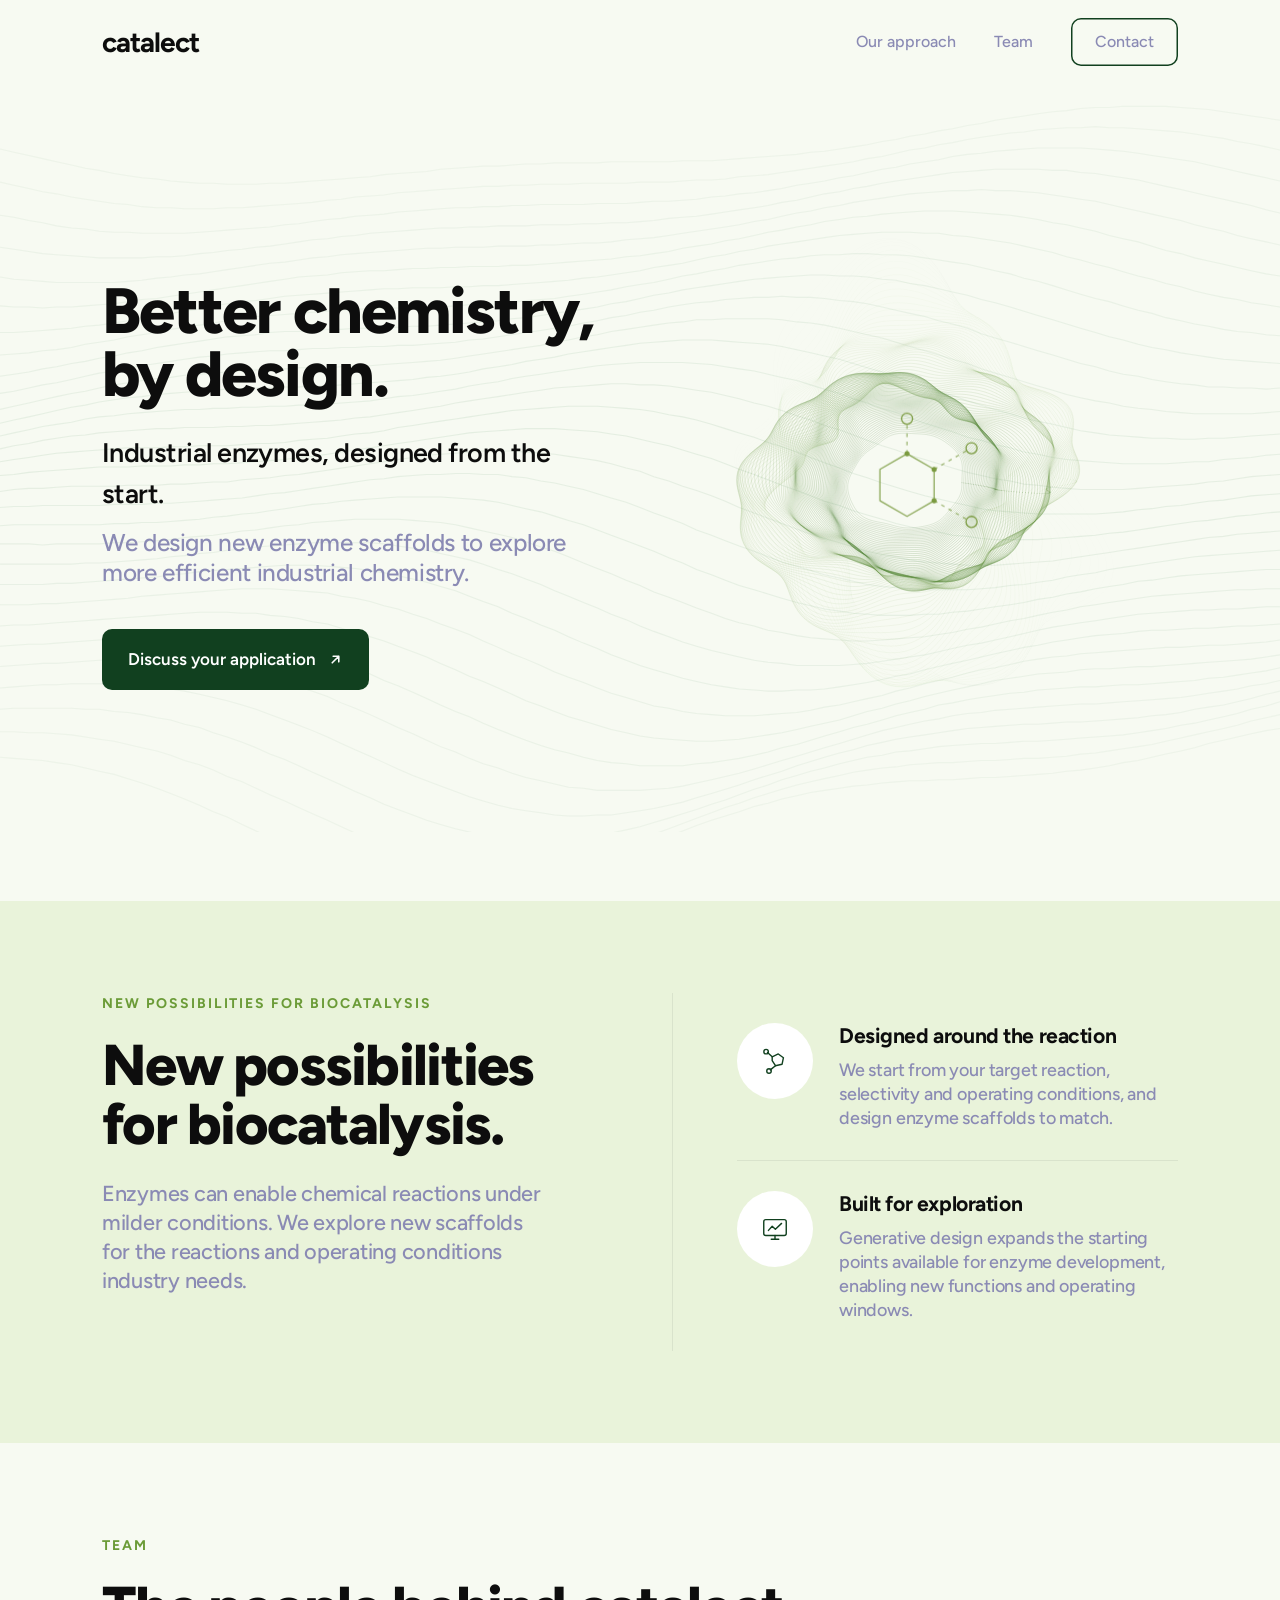
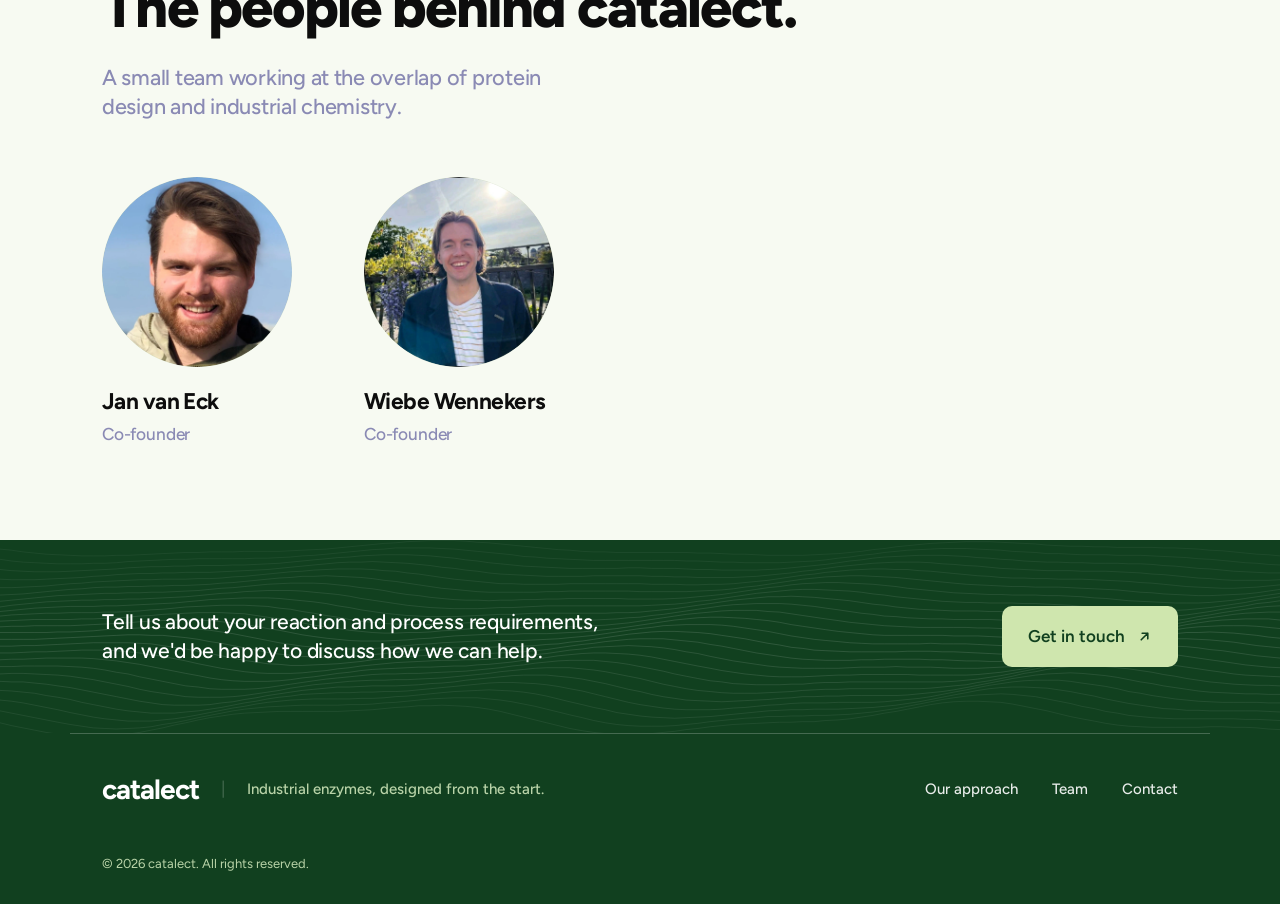
==== index.html @ 14ab3cfc "Build catalect marketing site Static one-pager plus a contact page, no build step:  - Hero with a ge" ====
<!doctype html>
<html lang="en">
<head>
  <meta charset="utf-8">
  <meta name="viewport" content="width=device-width, initial-scale=1">
  <title>catalect — Industrial enzymes, designed from the start</title>
  <meta name="description" content="catalect designs new enzyme scaffolds for industrial biocatalysis — built around your target reaction, selectivity and operating conditions.">
  <link rel="icon" href="assets/img/favicon.svg" type="image/svg+xml">
  <meta property="og:title" content="catalect — Industrial enzymes, designed from the start">
  <meta property="og:description" content="We design new enzyme scaffolds to explore more efficient industrial chemistry.">
  <meta property="og:type" content="website">
  <link rel="preconnect" href="https://fonts.googleapis.com">
  <link rel="preconnect" href="https://fonts.gstatic.com" crossorigin>
  <link href="https://fonts.googleapis.com/css2?family=Figtree:wght@400;500;600;700;800&display=swap" rel="stylesheet">
  <link rel="stylesheet" href="assets/css/site.css">
  <script>document.documentElement.className += " js";</script>
</head>
<body>

  <header class="site-header">
    <div class="container site-header__inner">
      <a class="wordmark" href="index.html">catalect</a>

      <button class="nav-toggle" type="button" aria-expanded="false" aria-label="Toggle navigation">
        <span></span><span></span><span></span>
      </button>

      <nav class="site-nav" aria-label="Primary">
        <a href="#approach">Our approach</a>
        <a href="#team">Team</a>
        <a class="btn btn--outline" href="contact.html">Contact</a>
      </nav>
    </div>
  </header>

  <main>
    <section class="hero">
      <img class="hero__bg" src="assets/img/hero-lines.svg" alt="" aria-hidden="true">

      <div class="container hero__inner">
        <div>
          <h1>Better chemistry,<br>by design.</h1>
          <p class="hero__lead">Industrial enzymes, designed from the start.</p>
          <p class="hero__sub">We design new enzyme scaffolds to explore more efficient industrial chemistry.</p>
          <p class="hero__cta">
            <a class="btn btn--primary" href="contact.html">
              Discuss your application
              <svg width="15" height="15" viewBox="0 0 16 16" fill="none" aria-hidden="true">
                <path d="M4.5 11.5 11.5 4.5M5.5 4.5h6v6" stroke="currentColor" stroke-width="1.7" stroke-linecap="round" stroke-linejoin="round"/>
              </svg>
            </a>
          </p>
        </div>

        <div class="hero__art">
          <canvas data-hero-field role="img" aria-label="Abstract contour field around an enzyme binding pocket"></canvas>
          <svg class="hero__molecule" viewBox="0 0 200 200" fill="none" aria-hidden="true">
            <g stroke="#7a9a3f" stroke-width="1.4" stroke-linejoin="round">
              <path d="M100 66 129.4 83 129.4 117 100 134 70.6 117 70.6 83Z" opacity=".85"/>
              <path d="M100 66V32M129.4 83 166 62M129.4 117 166 138" stroke-dasharray="4 5" opacity=".7"/>
              <circle cx="100" cy="28" r="6"/>
              <circle cx="170" cy="60" r="6"/>
              <circle cx="170" cy="140" r="6"/>
            </g>
            <g fill="#7a9a3f">
              <circle cx="100" cy="66" r="2.8"/>
              <circle cx="129.4" cy="83" r="2.8"/>
              <circle cx="129.4" cy="117" r="2.8"/>
            </g>
          </svg>
        </div>
      </div>
    </section>

    <section class="section section--tint" id="approach">
      <div class="container split split--ruled">
        <div class="reveal">
          <p class="eyebrow">New possibilities for biocatalysis</p>
          <h2>New possibilities<br>for biocatalysis.</h2>
          <p class="section__lead">Enzymes can enable chemical reactions under milder conditions. We explore new scaffolds for the reactions and operating conditions industry needs.</p>
        </div>

        <ul class="feature-list">
          <li class="feature reveal">
            <span class="feature__icon">
              <svg width="30" height="30" viewBox="0 0 32 32" fill="none" aria-hidden="true">
                <path d="M13 11.5 19.5 8.5 25 12.5 23.5 19.5 16.5 21 13 15.5Z" stroke="#11401f" stroke-width="1.5" stroke-linejoin="round"/>
                <path d="M13 11.5 8 7M16.5 21 11 25.5" stroke="#11401f" stroke-width="1.5" stroke-linecap="round"/>
                <circle cx="6.5" cy="6" r="2.4" stroke="#11401f" stroke-width="1.5"/>
                <circle cx="9.6" cy="26.6" r="2.4" stroke="#11401f" stroke-width="1.5"/>
              </svg>
            </span>
            <div>
              <h3>Designed around the reaction</h3>
              <p>We start from your target reaction, selectivity and operating conditions, and design enzyme scaffolds to match.</p>
            </div>
          </li>

          <li class="feature reveal">
            <span class="feature__icon">
              <svg width="30" height="30" viewBox="0 0 32 32" fill="none" aria-hidden="true">
                <rect x="4" y="6" width="24" height="17" rx="2.2" stroke="#11401f" stroke-width="1.5"/>
                <path d="M12 27h8M16 23v4" stroke="#11401f" stroke-width="1.5" stroke-linecap="round"/>
                <path d="M9 17.5l4-4.5 3.4 3.2L23 10" stroke="#11401f" stroke-width="1.5" stroke-linecap="round" stroke-linejoin="round"/>
              </svg>
            </span>
            <div>
              <h3>Built for exploration</h3>
              <p>Generative design expands the starting points available for enzyme development, enabling new functions and operating windows.</p>
            </div>
          </li>
        </ul>
      </div>
    </section>

    <section class="section" id="team">
      <div class="container">
        <p class="eyebrow">Team</p>
        <h2>The people behind catalect.</h2>
        <p class="section__lead">A small team working at the overlap of protein design and industrial chemistry.</p>

        <div class="team-grid">
          <article class="team-member reveal">
            <img src="assets/img/team-jan-van-eck.webp" alt="Jan van Eck" width="800" height="800" loading="lazy" decoding="async">
            <div>
              <h3>Jan van Eck</h3>
              <p>Co-founder</p>
            </div>
          </article>

          <article class="team-member reveal">
            <img src="assets/img/team-wiebe-wennekers.webp" alt="Wiebe Wennekers" width="800" height="800" loading="lazy" decoding="async">
            <div>
              <h3>Wiebe Wennekers</h3>
              <p>Co-founder</p>
            </div>
          </article>
        </div>
      </div>
    </section>
  </main>

  <div class="dark-block">
    <section class="band">
      <img class="band__waves" src="assets/img/waves.svg" alt="" aria-hidden="true">

      <div class="container band__inner">
        <p>Tell us about your reaction and process requirements,<br>and we'd be happy to discuss how we can help.</p>
        <a class="btn btn--light" href="contact.html">
          Get in touch
          <svg width="15" height="15" viewBox="0 0 16 16" fill="none" aria-hidden="true">
            <path d="M4.5 11.5 11.5 4.5M5.5 4.5h6v6" stroke="currentColor" stroke-width="1.7" stroke-linecap="round" stroke-linejoin="round"/>
          </svg>
        </a>
      </div>
    </section>

    <footer class="site-footer">
      <div class="container site-footer__inner">
        <div class="footer-brand">
          <a class="wordmark" href="index.html">catalect</a>
          <span aria-hidden="true">|</span>
          <p>Industrial enzymes, designed from the start.</p>
        </div>
        <nav class="footer-nav" aria-label="Footer">
          <a href="#approach">Our approach</a>
          <a href="#team">Team</a>
          <a href="contact.html">Contact</a>
        </nav>
      </div>
      <div class="container site-footer__legal">
        <p>&copy; <span data-year>2026</span> catalect. All rights reserved.</p>
      </div>
    </footer>
  </div>

  <script src="assets/js/site.js" defer></script>
  <script src="assets/js/hero.js" defer></script>
  <script>document.querySelectorAll('[data-year]').forEach(function (e) { e.textContent = new Date().getFullYear(); });</script>
</body>
</html>
---- assets/css/site.css ----
/* ==========================================================================
   catalect — site styles
   ========================================================================== */

:root {
  --green-900: #11401f;
  --green-800: #17522a;
  --green-600: #2f7a3f;
  --green-500: #6b9b37;
  --green-200: #cfe6ae;
  --green-100: #e9f3da;
  --green-50:  #f4f9ec;
  --cream:     #f7faf2;

  --ink:       #0d0d0d;
  --ink-soft:  #2a2a2a;
  --muted:     #8a8ab4;
  --muted-on-dark: #b9d3a8;
  --line:      #d9e3cc;
  --line-dark: rgba(255, 255, 255, .22);

  --header-h: 84px;
  --container: 1140px;
  --radius: 10px;

  --font: "Figtree", "Hanken Grotesk", -apple-system, BlinkMacSystemFont,
          "Segoe UI", Roboto, Helvetica, Arial, sans-serif;
}

*,
*::before,
*::after { box-sizing: border-box; }

html { scroll-behavior: smooth; }

body {
  margin: 0;
  font-family: var(--font);
  font-size: 17px;
  line-height: 1.5;
  color: var(--ink);
  background: var(--cream);
  -webkit-font-smoothing: antialiased;
  text-rendering: optimizeLegibility;
}

img, svg { display: block; max-width: 100%; }

a { color: inherit; }

h1, h2, h3, h4 {
  margin: 0;
  font-weight: 800;
  letter-spacing: -.03em;
  line-height: 1;
}

p { margin: 0; }

.container {
  width: 100%;
  max-width: var(--container);
  margin: 0 auto;
  padding: 0 32px;
}

.sr-only {
  position: absolute;
  width: 1px; height: 1px;
  padding: 0; margin: -1px;
  overflow: hidden;
  clip: rect(0 0 0 0);
  white-space: nowrap;
}

/* Exactly the header's height: the section edge tucks under the bar
   instead of leaving a sliver of the previous block showing. */
section[id] { scroll-margin-top: var(--header-h); }

/* --------------------------------------------------------------- header -- */

.site-header {
  position: sticky;
  top: 0;
  z-index: 60;
  background: var(--cream);
  border-bottom: 1px solid transparent;
  transition: border-color .25s ease, background .25s ease;
}

.site-header.is-stuck {
  border-bottom-color: var(--line);
  background: rgba(247, 250, 242, .92);
  backdrop-filter: saturate(140%) blur(8px);
}

.site-header__inner {
  display: flex;
  align-items: center;
  justify-content: space-between;
  gap: 24px;
  min-height: 84px;
}

.wordmark {
  font-size: 28px;
  font-weight: 700;
  letter-spacing: -.035em;
  text-decoration: none;
  color: var(--ink);
}

.site-nav {
  display: flex;
  align-items: center;
  gap: 38px;
}

.site-nav a {
  font-size: 16px;
  font-weight: 500;
  color: var(--muted);
  text-decoration: none;
  transition: color .18s ease;
}

.site-nav a:hover,
.site-nav a[aria-current="page"] { color: var(--green-900); }

.btn {
  display: inline-flex;
  align-items: center;
  gap: 12px;
  border: 0;
  border-radius: var(--radius);
  font-family: inherit;
  font-size: 17px;
  font-weight: 600;
  text-decoration: none;
  cursor: pointer;
  transition: transform .18s ease, background .18s ease, color .18s ease;
}

.btn svg { flex: none; }

.btn:hover { transform: translateY(-1px); }

.btn--primary {
  padding: 18px 26px;
  background: var(--green-900);
  color: #fff;
}

.btn--primary:hover { background: var(--green-800); }

.btn--outline {
  padding: 12px 24px;
  background: transparent;
  color: var(--ink);
  box-shadow: inset 0 0 0 1.5px var(--green-900);
  border-radius: var(--radius);
  font-size: 16px;
}

.btn--outline:hover { background: var(--green-900); color: #fff; }

.btn--light {
  padding: 18px 26px;
  background: var(--green-200);
  color: var(--green-900);
}

.btn--light:hover { background: #ddeec2; }

.nav-toggle {
  display: none;
  width: 44px;
  height: 44px;
  padding: 0;
  border: 0;
  background: transparent;
  cursor: pointer;
}

.nav-toggle span {
  display: block;
  width: 22px;
  height: 2px;
  margin: 5px auto;
  background: var(--ink);
  border-radius: 2px;
  transition: transform .22s ease, opacity .22s ease;
}

.nav-open .nav-toggle span:nth-child(1) { transform: translateY(7px) rotate(45deg); }
.nav-open .nav-toggle span:nth-child(2) { opacity: 0; }
.nav-open .nav-toggle span:nth-child(3) { transform: translateY(-7px) rotate(-45deg); }

/* ----------------------------------------------------------------- hero -- */

.hero {
  position: relative;
  overflow: hidden;
  background: var(--cream);
  /* Header plus hero together fill exactly one screen. */
  display: grid;
  align-content: center;
  min-height: calc(100vh - var(--header-h));
  min-height: calc(100svh - var(--header-h));
}

.hero__bg {
  position: absolute;
  inset: 0;
  pointer-events: none;
  opacity: .5;
}

.hero__inner {
  position: relative;
  display: grid;
  grid-template-columns: minmax(0, 1fr) minmax(0, 1.08fr);
  align-items: center;
  gap: 32px;
  padding-top: 56px;
  padding-bottom: 72px;
}

.hero h1 {
  font-size: clamp(2.8rem, 5vw, 4rem);
  line-height: .98;
}

.hero__lead {
  margin-top: 28px;
  font-size: clamp(1.25rem, 2.1vw, 1.72rem);
  font-weight: 600;
  letter-spacing: -.02em;
  color: var(--ink);
}

.hero__sub {
  margin-top: 14px;
  max-width: 34ch;
  font-size: clamp(1.18rem, 1.9vw, 1.6rem);
  font-weight: 500;
  letter-spacing: -.015em;
  line-height: 1.25;
  color: var(--muted);
}

.hero__cta { margin-top: 40px; }

.hero__art {
  position: relative;
  width: 100%;
  aspect-ratio: 1 / 1;
  margin: 0 auto;
  /* Never taller than the room the hero has left, so a short window shrinks
     the artwork instead of pushing the block past the fold. */
  max-width: calc(100vh - 256px);
  max-width: calc(100svh - 256px);
}

.hero__art > canvas { width: 100%; height: 100%; }

.hero__molecule {
  position: absolute;
  top: 50%;
  left: 50%;
  width: 34%;
  height: 34%;
  transform: translate(-50%, -50%);
  /* Rises into the pocket once the field has drawn itself in, with the same
     motion the scroll reveals use. */
  animation: site-in .7s cubic-bezier(.2, .7, .2, 1) .5s both;
}

@keyframes site-in {
  from { opacity: 0; transform: translate(-50%, calc(-50% + 18px)); }
  to   { opacity: 1; transform: translate(-50%, -50%); }
}

/* -------------------------------------------------------------- section -- */

.section { padding: 92px 0; }

.section--tint { background: var(--green-100); }
.section--pale { background: var(--green-50); }

.eyebrow {
  margin: 0 0 22px;
  font-size: 14px;
  font-weight: 700;
  letter-spacing: .14em;
  text-transform: uppercase;
  color: var(--green-500);
}

.section h2 {
  font-size: clamp(2.4rem, 4.6vw, 3.6rem);
  line-height: 1.02;
}

.section__lead {
  margin-top: 26px;
  max-width: 32ch;
  font-size: clamp(1.1rem, 1.7vw, 1.4rem);
  font-weight: 500;
  letter-spacing: -.012em;
  line-height: 1.32;
  color: var(--muted);
}

.split {
  display: grid;
  grid-template-columns: minmax(0, 1fr) minmax(0, 1fr);
  gap: 64px;
}

.split--ruled > :last-child {
  padding-left: 64px;
  border-left: 1px solid var(--line);
}

/* --------------------------------------------------------------- blocks -- */

.feature-list {
  display: grid;
  gap: 0;
  margin: 0;
  padding: 0;
  list-style: none;
}

.feature {
  display: grid;
  grid-template-columns: 76px minmax(0, 1fr);
  align-items: start;
  gap: 26px;
  padding: 30px 0;
}

.feature + .feature { border-top: 1px solid var(--line); }

.feature__icon {
  display: grid;
  place-items: center;
  width: 76px; height: 76px;
  border-radius: 50%;
  background: #fff;
}

.section--pale .feature__icon { background: var(--green-100); }

.feature h3 {
  font-size: 1.32rem;
  font-weight: 700;
  letter-spacing: -.02em;
  line-height: 1.2;
}

.feature p {
  margin-top: 10px;
  font-size: 1.12rem;
  font-weight: 500;
  letter-spacing: -.01em;
  line-height: 1.33;
  color: var(--muted);
}

.card-grid {
  display: grid;
  grid-template-columns: repeat(auto-fit, minmax(270px, 1fr));
  gap: 24px;
  margin-top: 56px;
}

.card {
  padding: 34px 32px 38px;
  background: #fff;
  border: 1px solid var(--line);
  border-radius: 16px;
}

.section--tint .card { background: #fbfdf7; }

.card h3 {
  margin-top: 22px;
  font-size: 1.28rem;
  font-weight: 700;
  letter-spacing: -.02em;
  line-height: 1.2;
}

.card p {
  margin-top: 12px;
  font-size: 1.05rem;
  font-weight: 500;
  line-height: 1.4;
  color: var(--muted);
}

.card__num {
  display: grid;
  place-items: center;
  width: 44px; height: 44px;
  border-radius: 50%;
  background: var(--green-100);
  color: var(--green-900);
  font-size: 15px;
  font-weight: 700;
  letter-spacing: 0;
}

.section--tint .card__num { background: var(--green-200); }

.steps {
  counter-reset: step;
  margin-top: 56px;
  display: grid;
  gap: 0;
  list-style: none;
  padding: 0;
  border-top: 1px solid var(--line);
}

.steps li {
  display: grid;
  grid-template-columns: 120px minmax(0, 1fr);
  gap: 32px;
  padding: 34px 0;
  border-bottom: 1px solid var(--line);
}

.steps__label {
  font-size: 14px;
  font-weight: 700;
  letter-spacing: .12em;
  text-transform: uppercase;
  color: var(--green-500);
  padding-top: 6px;
}

.steps h3 {
  font-size: 1.5rem;
  font-weight: 700;
  letter-spacing: -.025em;
}

.steps p {
  margin-top: 10px;
  max-width: 62ch;
  font-size: 1.1rem;
  font-weight: 500;
  line-height: 1.4;
  color: var(--muted);
}

.team-grid {
  display: flex;
  flex-wrap: wrap;
  gap: 48px 72px;
  margin-top: 56px;
}

.team-member {
  display: grid;
  gap: 22px;
  justify-items: start;
  max-width: 230px;
}

.team-member img {
  width: 190px;
  height: 190px;
  border-radius: 50%;
  object-fit: cover;
  background: var(--green-100);
}

.team-member h3 {
  font-size: 1.42rem;
  font-weight: 700;
  letter-spacing: -.025em;
  line-height: 1.1;
}

.team-member p {
  margin-top: 8px;
  font-size: 1.08rem;
  font-weight: 500;
  letter-spacing: -.01em;
  color: var(--muted);
}

/* -------------------------------------------------------- page intro ----- */

.page-head {
  padding: 72px 0 64px;
  background: var(--cream);
}

.page-head h1 {
  max-width: 16ch;
  font-size: clamp(2.8rem, 6vw, 4.6rem);
  line-height: .98;
}

.page-head p:not(.eyebrow) {
  margin-top: 26px;
  max-width: 46ch;
  font-size: clamp(1.15rem, 2vw, 1.55rem);
  font-weight: 500;
  letter-spacing: -.015em;
  line-height: 1.28;
  color: var(--muted);
}

/* ------------------------------------------------------------ dark band -- */

/* Band and footer share one dark block so the line artwork runs unbroken
   from edge to edge, behind both. */
.dark-block {
  position: relative;
  overflow: hidden;
  background: var(--green-900);
  color: #fff;
}

.band {
  position: relative;
  overflow: hidden;
}

.band__waves {
  position: absolute;
  inset: 0;
  width: 100%;
  height: 100%;
  object-fit: fill;
  pointer-events: none;
  opacity: .55;
}

.band__inner {
  position: relative;
  display: flex;
  align-items: center;
  justify-content: space-between;
  gap: 40px;
  padding-top: 66px;
  padding-bottom: 66px;
}

.band p {
  max-width: 44ch;
  font-size: clamp(1.1rem, 1.7vw, 1.32rem);
  font-weight: 500;
  letter-spacing: -.01em;
  line-height: 1.38;
}

/* --------------------------------------------------------------- footer -- */

.site-footer { position: relative; }

.site-footer__inner {
  position: relative;
  display: flex;
  align-items: center;
  justify-content: space-between;
  gap: 32px;
  padding-top: 34px;
  padding-bottom: 44px;
}

.band + .site-footer .site-footer__inner { border-top: 1px solid var(--line-dark); }

.site-footer .wordmark { color: #fff; }

.footer-brand {
  display: flex;
  align-items: center;
  gap: 22px;
}

.footer-brand span[aria-hidden] { color: var(--line-dark); }

.footer-brand p {
  font-size: 15px;
  font-weight: 500;
  color: var(--muted-on-dark);
}

.footer-nav {
  display: flex;
  gap: 34px;
}

.footer-nav a {
  font-size: 15px;
  font-weight: 500;
  color: #fff;
  text-decoration: none;
  opacity: .9;
  transition: opacity .18s ease;
}

.footer-nav a:hover { opacity: 1; text-decoration: underline; }

.site-footer__legal {
  position: relative;
  padding-bottom: 30px;
  font-size: 13px;
  color: var(--muted-on-dark);
}

/* ----------------------------------------------------------------- form -- */

.contact-grid {
  display: grid;
  grid-template-columns: minmax(0, .9fr) minmax(0, 1.1fr);
  gap: 72px;
  align-items: start;
}

.form { display: grid; gap: 20px; }

.field { display: grid; gap: 8px; }

.field label {
  font-size: 14px;
  font-weight: 700;
  letter-spacing: .02em;
  color: var(--ink-soft);
}

.field input,
.field textarea,
.field select {
  width: 100%;
  padding: 15px 16px;
  font-family: inherit;
  font-size: 16px;
  color: var(--ink);
  background: #fff;
  border: 1.5px solid var(--line);
  border-radius: var(--radius);
  transition: border-color .18s ease, box-shadow .18s ease;
}

.field textarea { min-height: 150px; resize: vertical; }

.field input:focus,
.field textarea:focus,
.field select:focus {
  outline: none;
  border-color: var(--green-600);
  box-shadow: 0 0 0 3px rgba(47, 122, 63, .14);
}

.field--row { grid-template-columns: 1fr 1fr; gap: 20px; }

.form__note {
  font-size: 14px;
  font-weight: 500;
  line-height: 1.45;
  color: var(--muted);
}

.contact-aside dl {
  margin: 0;
  display: grid;
  gap: 0;
  border-top: 1px solid var(--line);
}

.contact-aside div {
  padding: 22px 0;
  border-bottom: 1px solid var(--line);
}

.contact-aside dt {
  font-size: 13px;
  font-weight: 700;
  letter-spacing: .12em;
  text-transform: uppercase;
  color: var(--green-500);
}

.contact-aside dd {
  margin: 8px 0 0;
  font-size: 1.1rem;
  font-weight: 600;
  letter-spacing: -.015em;
}

.contact-aside dd a { text-decoration: none; border-bottom: 1.5px solid var(--green-200); }
.contact-aside dd a:hover { border-bottom-color: var(--green-900); }

/* ----------------------------------------------------------- utilities --- */

.prose p + p { margin-top: 18px; }

.prose p {
  max-width: 62ch;
  font-size: 1.12rem;
  font-weight: 500;
  line-height: 1.45;
  color: var(--muted);
}

.stack-lg > * + * { margin-top: 56px; }

.js .reveal {
  opacity: 0;
  transform: translateY(16px);
  transition: opacity .7s cubic-bezier(.2, .7, .2, 1), transform .7s cubic-bezier(.2, .7, .2, 1);
}

.js .reveal.is-visible { opacity: 1; transform: none; }

/* --------------------------------------------------------- breakpoints --- */

@media (max-width: 960px) {
  .hero__inner {
    grid-template-columns: 1fr;
    padding-top: 40px;
    padding-bottom: 64px;
    gap: 8px;
  }

  .hero__art { order: -1; max-width: 520px; margin: 0 auto 8px; }

  .split, .contact-grid { grid-template-columns: 1fr; gap: 40px; }

  .split--ruled > :last-child { padding-left: 0; border-left: 0; }

  .band__inner { flex-direction: column; align-items: flex-start; padding-top: 56px; padding-bottom: 56px; }

  .steps li { grid-template-columns: 1fr; gap: 10px; }

  .steps__label { padding-top: 0; }
}

@media (max-width: 760px) {
  body { font-size: 16px; }

  .container { padding: 0 22px; }

  .section { padding: 68px 0; }

  .nav-toggle { display: block; }

  .site-nav {
    display: none;
    position: absolute;
    top: 100%;
    left: 0;
    right: 0;
    flex-direction: column;
    align-items: stretch;
    gap: 0;
    padding: 4px 22px 24px;
    background: var(--cream);
    border-bottom: 1px solid var(--line);
  }

  .nav-open .site-nav { display: flex; }

  .site-nav a {
    padding: 16px 0;
    font-size: 18px;
    color: var(--ink);
    border-bottom: 1px solid var(--line);
  }

  .site-nav .btn--outline {
    margin-top: 20px;
    justify-content: center;
    border-bottom: 0;
    font-size: 17px;
  }

  .team-grid { gap: 36px 48px; margin-top: 44px; }

  .team-member img { width: 150px; height: 150px; }

  .hero__inner { padding-bottom: 80px; }

  #approach { padding-bottom: 56px; }

  .hero__art { max-width: 340px; }

  /* The closing CTA repeats the contact link that is already in the header,
     so on a phone it is just another screen to scroll past. */
  .band { display: none; }

  .band + .site-footer .site-footer__inner { border-top: 0; }

  /* Equal breathing room at the top and bottom of the dark block. */
  .site-footer__inner { padding-top: 39px; }

  .site-footer__legal { padding-bottom: 39px; }

  .feature { grid-template-columns: 56px minmax(0, 1fr); gap: 18px; }
  .feature__icon { width: 56px; height: 56px; }
  .feature__icon svg { width: 24px; height: 24px; }

  .field--row { grid-template-columns: 1fr; }

  .site-footer__inner { flex-direction: column; align-items: flex-start; gap: 26px; }

  .footer-brand { flex-direction: column; align-items: flex-start; gap: 10px; }
  .footer-brand span[aria-hidden] { display: none; }

  .footer-nav { flex-wrap: wrap; gap: 18px 26px; }
}

@media (prefers-reduced-motion: reduce) {
  html { scroll-behavior: auto; }
  .hero__molecule { animation: none; }
  .js .reveal { opacity: 1; transform: none; transition: none; }
  .btn:hover { transform: none; }
}
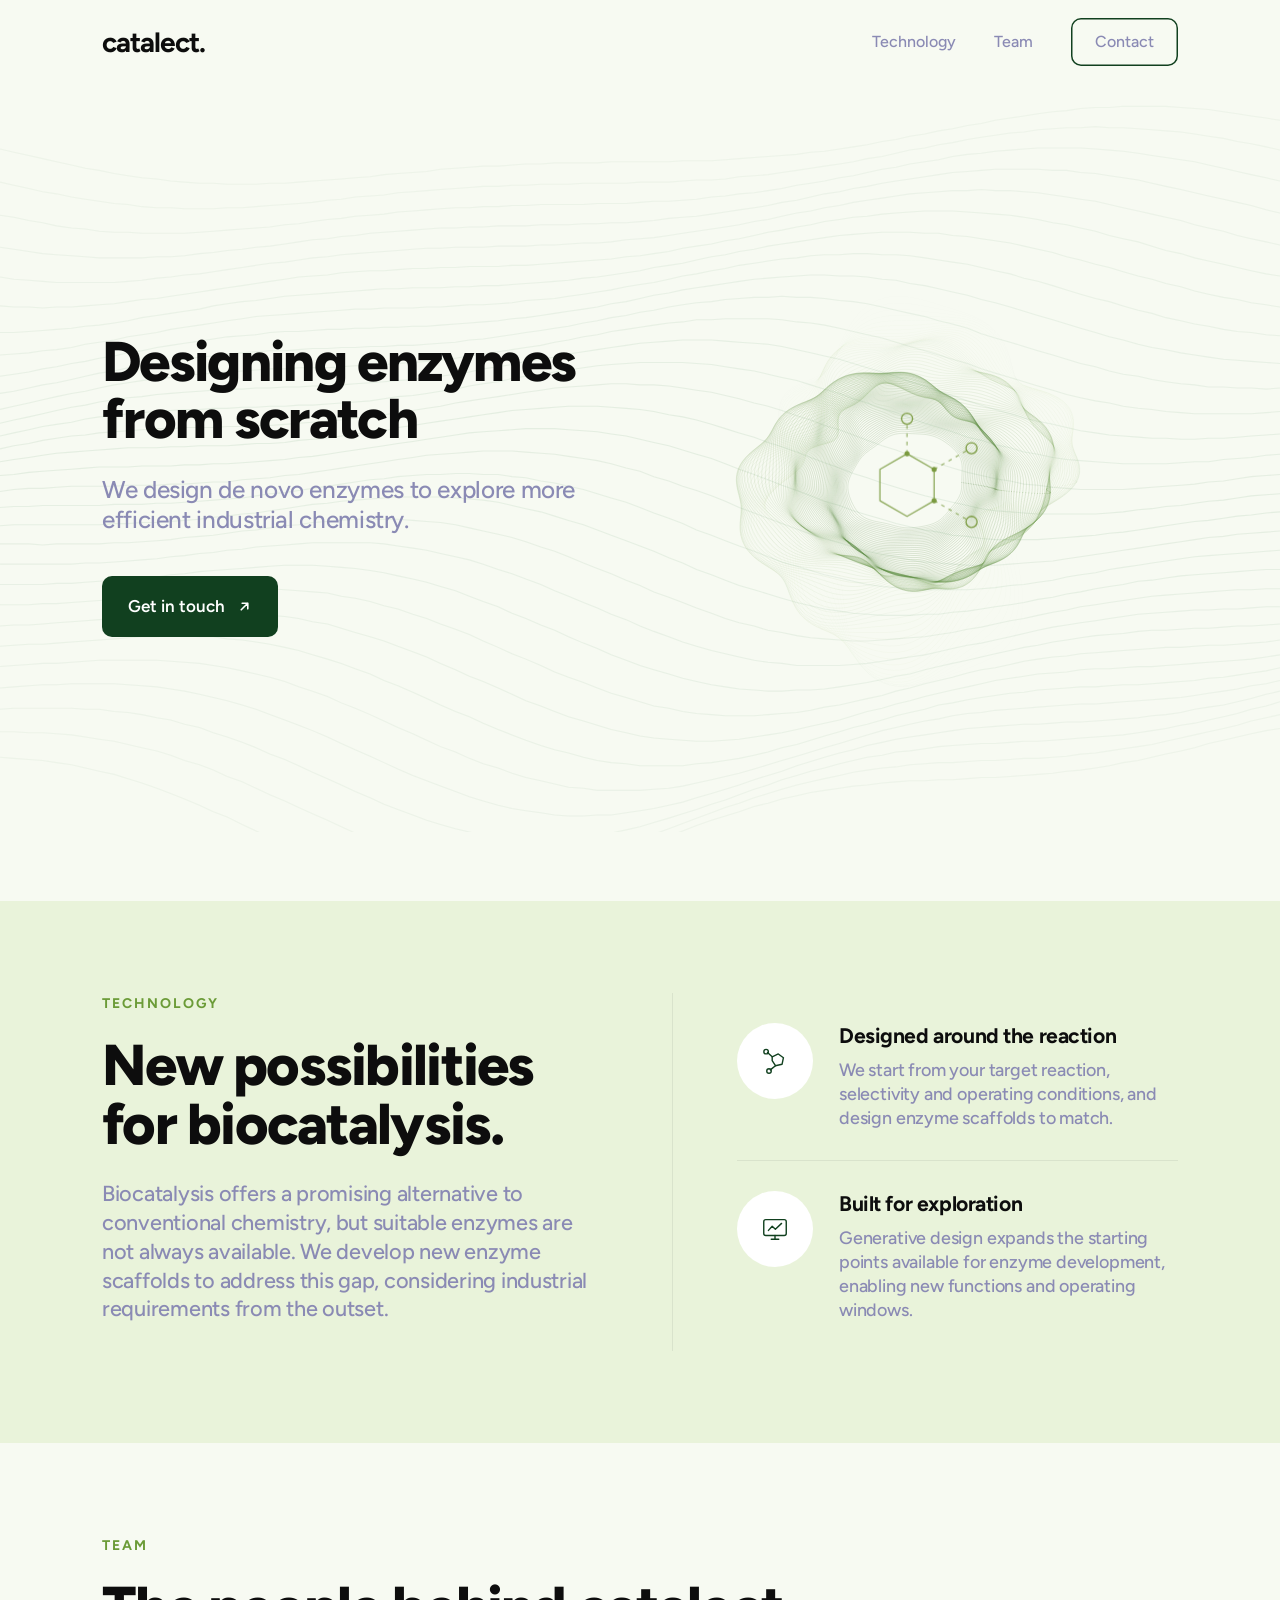
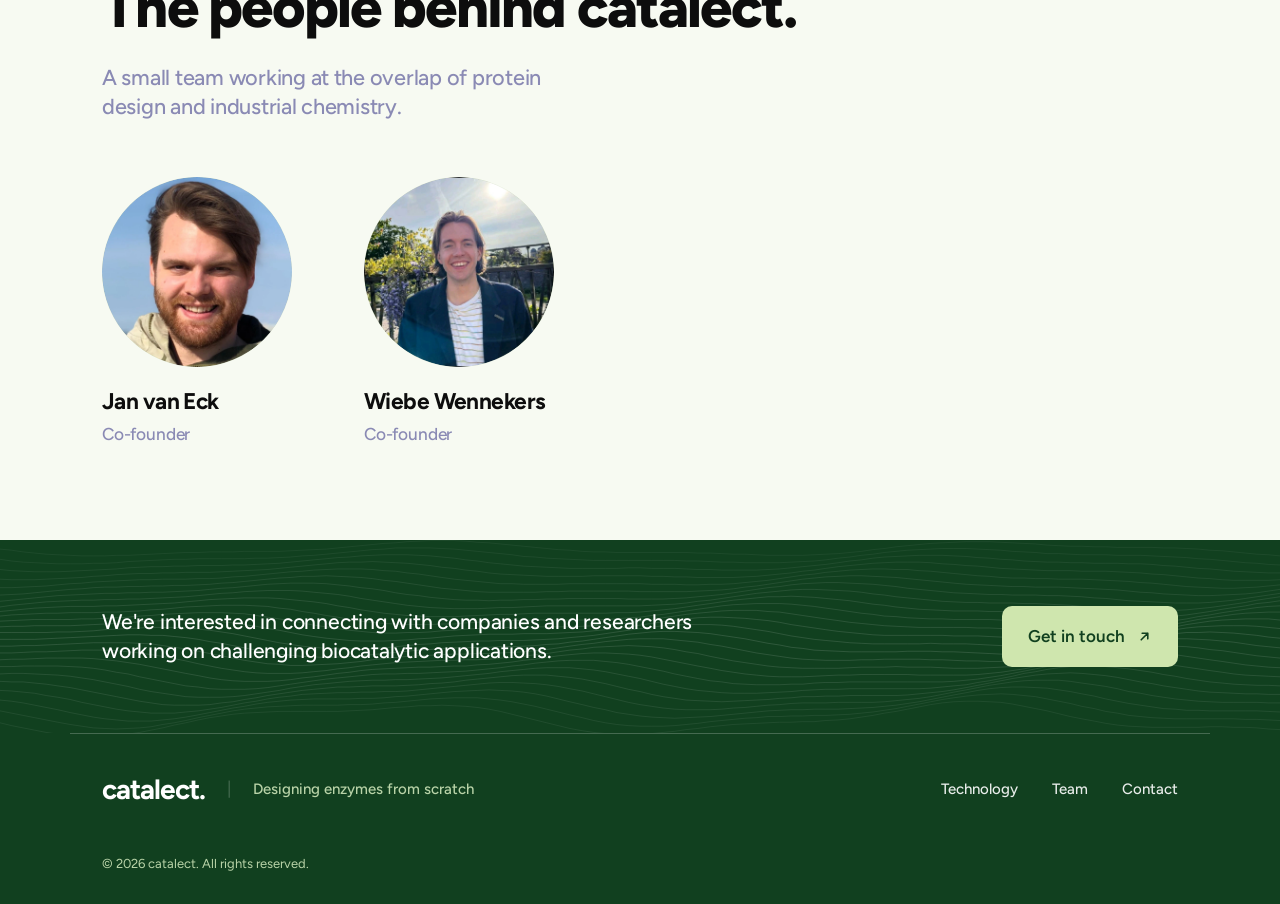
==== commit c2175b57: "Rework the copy and simplify the contact page - Hero: "Designing enzymes from scratch", with a singl" ====
--- a/index.html
+++ b/index.html
@@ -3,11 +3,11 @@
 <head>
   <meta charset="utf-8">
   <meta name="viewport" content="width=device-width, initial-scale=1">
-  <title>catalect — Industrial enzymes, designed from the start</title>
-  <meta name="description" content="catalect designs new enzyme scaffolds for industrial biocatalysis — built around your target reaction, selectivity and operating conditions.">
+  <title>catalect — Designing enzymes from scratch</title>
+  <meta name="description" content="We design de novo enzymes to explore more efficient industrial chemistry.">
   <link rel="icon" href="assets/img/favicon.svg" type="image/svg+xml">
-  <meta property="og:title" content="catalect — Industrial enzymes, designed from the start">
-  <meta property="og:description" content="We design new enzyme scaffolds to explore more efficient industrial chemistry.">
+  <meta property="og:title" content="catalect — Designing enzymes from scratch">
+  <meta property="og:description" content="We design de novo enzymes to explore more efficient industrial chemistry.">
   <meta property="og:type" content="website">
   <link rel="preconnect" href="https://fonts.googleapis.com">
   <link rel="preconnect" href="https://fonts.gstatic.com" crossorigin>
@@ -19,14 +19,14 @@
 
   <header class="site-header">
     <div class="container site-header__inner">
-      <a class="wordmark" href="index.html">catalect</a>
+      <a class="wordmark" href="index.html">catalect.</a>
 
       <button class="nav-toggle" type="button" aria-expanded="false" aria-label="Toggle navigation">
         <span></span><span></span><span></span>
       </button>
 
       <nav class="site-nav" aria-label="Primary">
-        <a href="#approach">Our approach</a>
+        <a href="#technology">Technology</a>
         <a href="#team">Team</a>
         <a class="btn btn--outline" href="contact.html">Contact</a>
       </nav>
@@ -39,12 +39,11 @@
 
       <div class="container hero__inner">
         <div>
-          <h1>Better chemistry,<br>by design.</h1>
-          <p class="hero__lead">Industrial enzymes, designed from the start.</p>
-          <p class="hero__sub">We design new enzyme scaffolds to explore more efficient industrial chemistry.</p>
+          <h1>Designing enzymes<br>from scratch</h1>
+          <p class="hero__sub">We design de novo enzymes to explore more efficient industrial chemistry.</p>
           <p class="hero__cta">
             <a class="btn btn--primary" href="contact.html">
-              Discuss your application
+              Get in touch
               <svg width="15" height="15" viewBox="0 0 16 16" fill="none" aria-hidden="true">
                 <path d="M4.5 11.5 11.5 4.5M5.5 4.5h6v6" stroke="currentColor" stroke-width="1.7" stroke-linecap="round" stroke-linejoin="round"/>
               </svg>
@@ -72,12 +71,12 @@
       </div>
     </section>
 
-    <section class="section section--tint" id="approach">
+    <section class="section section--tint" id="technology">
       <div class="container split split--ruled">
         <div class="reveal">
-          <p class="eyebrow">New possibilities for biocatalysis</p>
+          <p class="eyebrow">Technology</p>
           <h2>New possibilities<br>for biocatalysis.</h2>
-          <p class="section__lead">Enzymes can enable chemical reactions under milder conditions. We explore new scaffolds for the reactions and operating conditions industry needs.</p>
+          <p class="section__lead">Biocatalysis offers a promising alternative to conventional chemistry, but suitable enzymes are not always available. We develop new enzyme scaffolds to address this gap, considering industrial requirements from the outset.</p>
         </div>
 
         <ul class="feature-list">
@@ -145,7 +144,7 @@
       <img class="band__waves" src="assets/img/waves.svg" alt="" aria-hidden="true">
 
       <div class="container band__inner">
-        <p>Tell us about your reaction and process requirements,<br>and we'd be happy to discuss how we can help.</p>
+        <p>We're interested in connecting with companies and researchers working on challenging biocatalytic applications.</p>
         <a class="btn btn--light" href="contact.html">
           Get in touch
           <svg width="15" height="15" viewBox="0 0 16 16" fill="none" aria-hidden="true">
@@ -158,12 +157,12 @@
     <footer class="site-footer">
       <div class="container site-footer__inner">
         <div class="footer-brand">
-          <a class="wordmark" href="index.html">catalect</a>
+          <a class="wordmark" href="index.html">catalect.</a>
           <span aria-hidden="true">|</span>
-          <p>Industrial enzymes, designed from the start.</p>
+          <p>Designing enzymes from scratch</p>
         </div>
         <nav class="footer-nav" aria-label="Footer">
-          <a href="#approach">Our approach</a>
+          <a href="#technology">Technology</a>
           <a href="#team">Team</a>
           <a href="contact.html">Contact</a>
         </nav>
--- a/assets/css/site.css
+++ b/assets/css/site.css
@@ -227,21 +227,13 @@
 }
 
 .hero h1 {
-  font-size: clamp(2.8rem, 5vw, 4rem);
-  line-height: .98;
-}
-
-.hero__lead {
+  font-size: clamp(2.2rem, 4.4vw, 3.5rem);
+  line-height: 1.02;
+}
+
+.hero__sub {
   margin-top: 28px;
-  font-size: clamp(1.25rem, 2.1vw, 1.72rem);
-  font-weight: 600;
-  letter-spacing: -.02em;
-  color: var(--ink);
-}
-
-.hero__sub {
-  margin-top: 14px;
-  max-width: 34ch;
+  max-width: 40ch;
   font-size: clamp(1.18rem, 1.9vw, 1.6rem);
   font-weight: 500;
   letter-spacing: -.015em;
@@ -297,7 +289,8 @@
   color: var(--green-500);
 }
 
-.section h2 {
+.section h2,
+.section h1 {
   font-size: clamp(2.4rem, 4.6vw, 3.6rem);
   line-height: 1.02;
 }
@@ -311,6 +304,9 @@
   line-height: 1.32;
   color: var(--muted);
 }
+
+/* This one runs long; 32ch would leave it a narrow ribbon in a wide column. */
+#technology .section__lead { max-width: 44ch; }
 
 .split {
   display: grid;
@@ -617,6 +613,8 @@
 }
 
 /* ----------------------------------------------------------------- form -- */
+
+.contact-grid { padding-top: 24px; }
 
 .contact-grid {
   display: grid;
@@ -661,13 +659,6 @@
 }
 
 .field--row { grid-template-columns: 1fr 1fr; gap: 20px; }
-
-.form__note {
-  font-size: 14px;
-  font-weight: 500;
-  line-height: 1.45;
-  color: var(--muted);
-}
 
 .contact-aside dl {
   margin: 0;
@@ -789,7 +780,7 @@
 
   .hero__inner { padding-bottom: 80px; }
 
-  #approach { padding-bottom: 56px; }
+  #technology { padding-bottom: 56px; }
 
   .hero__art { max-width: 340px; }
 
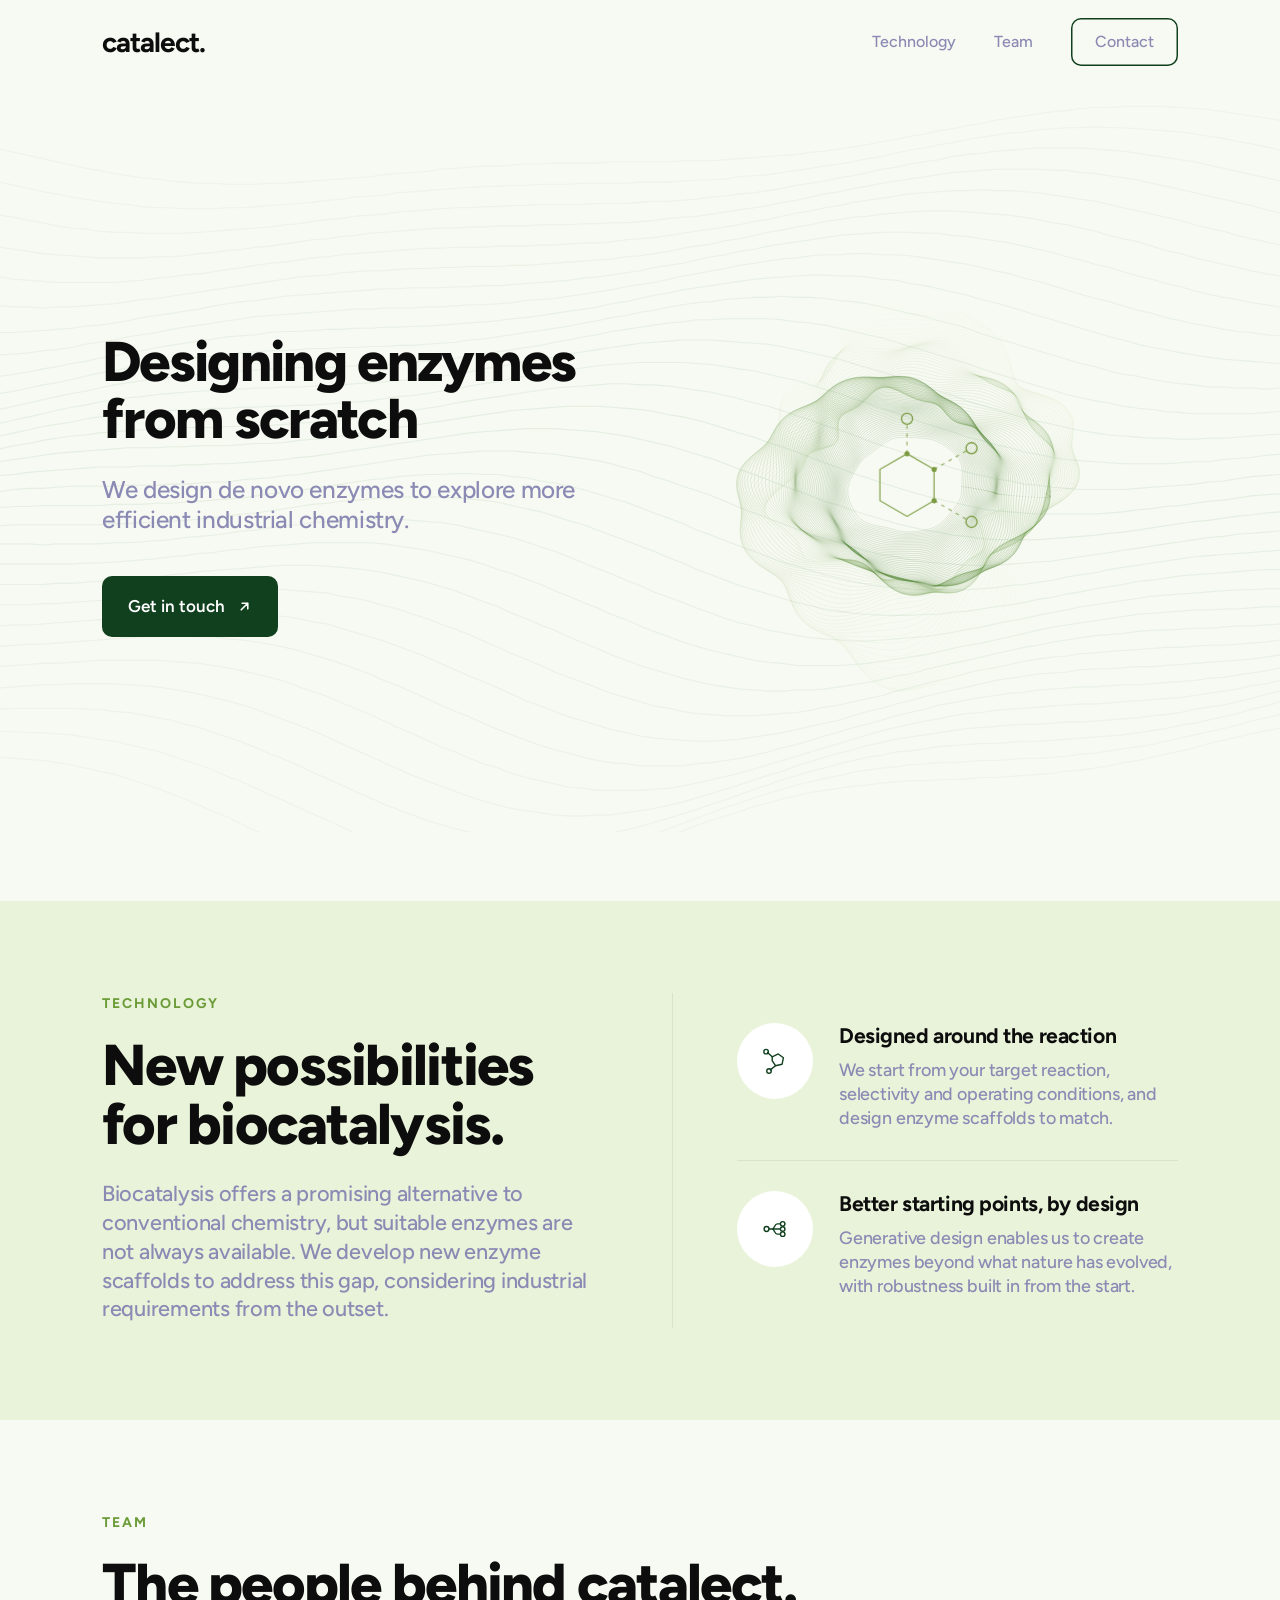
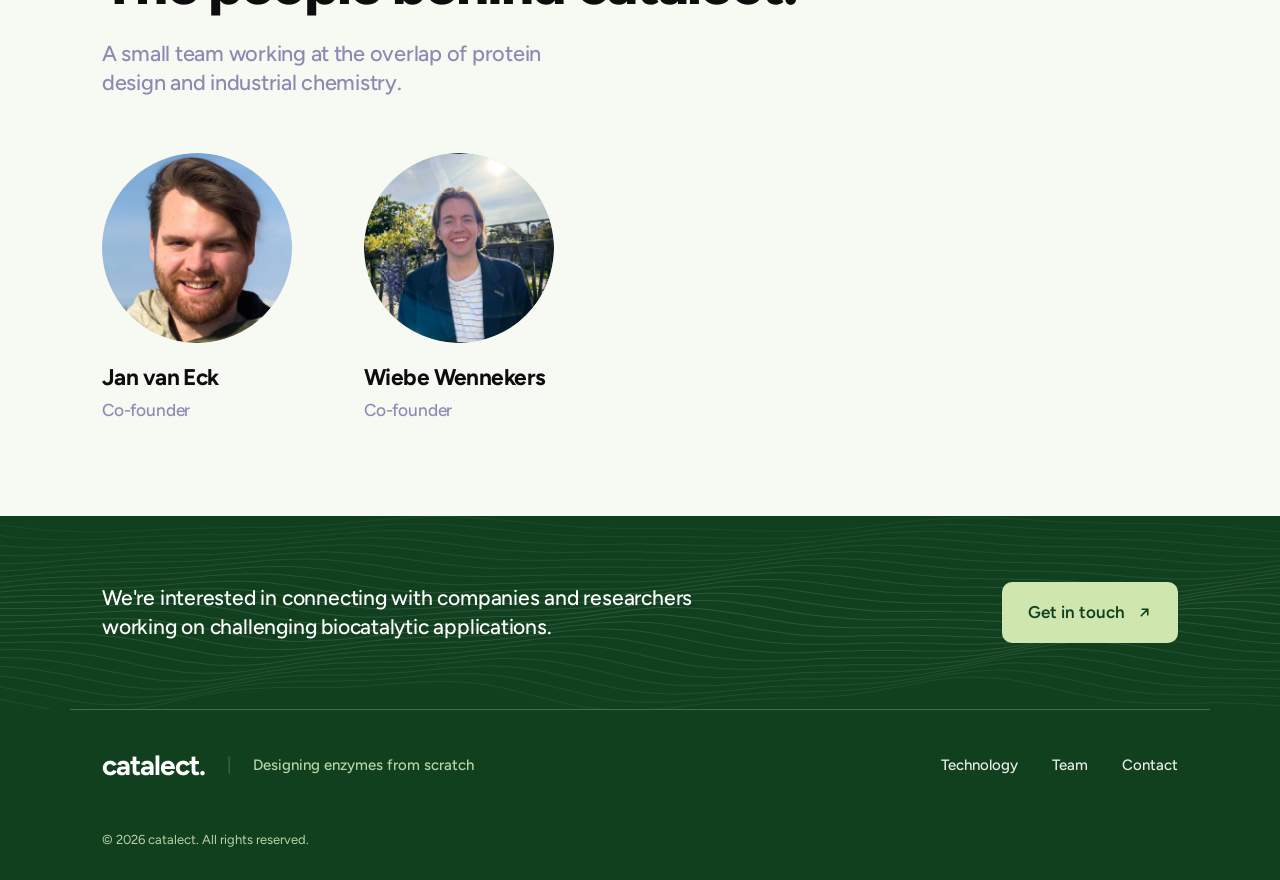
==== commit b69d2d4e: "Fit the phone layout, and rework the second feature - The hero artwork is 1.25:1 on a phone instead " ====
--- a/index.html
+++ b/index.html
@@ -98,14 +98,16 @@
           <li class="feature reveal">
             <span class="feature__icon">
               <svg width="30" height="30" viewBox="0 0 32 32" fill="none" aria-hidden="true">
-                <rect x="4" y="6" width="24" height="17" rx="2.2" stroke="#11401f" stroke-width="1.5"/>
-                <path d="M12 27h8M16 23v4" stroke="#11401f" stroke-width="1.5" stroke-linecap="round"/>
-                <path d="M9 17.5l4-4.5 3.4 3.2L23 10" stroke="#11401f" stroke-width="1.5" stroke-linecap="round" stroke-linejoin="round"/>
+                <circle cx="7" cy="16" r="2.6" stroke="#11401f" stroke-width="1.5"/>
+                <path d="M9.6 16h3.4c2.6 0 2.4-5.5 5.4-5.5h3.2M9.6 16h12M9.6 16h3.4c2.6 0 2.4 5.5 5.4 5.5h3.2" stroke="#11401f" stroke-width="1.5" stroke-linecap="round"/>
+                <circle cx="24.2" cy="10.5" r="2.4" stroke="#11401f" stroke-width="1.5"/>
+                <circle cx="24.2" cy="16" r="2.4" stroke="#11401f" stroke-width="1.5"/>
+                <circle cx="24.2" cy="21.5" r="2.4" stroke="#11401f" stroke-width="1.5"/>
               </svg>
             </span>
             <div>
-              <h3>Built for exploration</h3>
-              <p>Generative design expands the starting points available for enzyme development, enabling new functions and operating windows.</p>
+              <h3>Better starting points, by design</h3>
+              <p>Generative design enables us to create enzymes beyond what nature has evolved, with robustness built in from the start.</p>
             </div>
           </li>
         </ul>
--- a/assets/css/site.css
+++ b/assets/css/site.css
@@ -254,7 +254,7 @@
   max-width: calc(100svh - 256px);
 }
 
-.hero__art > canvas { width: 100%; height: 100%; }
+.hero__art > canvas { display: block; width: 100%; height: 100%; }
 
 .hero__molecule {
   position: absolute;
@@ -774,15 +774,22 @@
     font-size: 17px;
   }
 
-  .team-grid { gap: 36px 48px; margin-top: 44px; }
-
-  .team-member img { width: 150px; height: 150px; }
+  .team-grid { gap: 28px 32px; margin-top: 44px; flex-wrap: nowrap; }
 
   .hero__inner { padding-bottom: 80px; }
 
   #technology { padding-bottom: 56px; }
 
-  .hero__art { max-width: 340px; }
+  /* Flatter artwork on a phone, so the headline and button sit higher. */
+  .hero__art { max-width: 340px; aspect-ratio: 1.25 / 1; }
+
+  .team-member { max-width: none; flex: 1 1 0; min-width: 0; }
+
+  .team-member img { width: 118px; height: 118px; }
+
+  .team-member h3 { font-size: 1.08rem; }
+
+  .team-member p { margin-top: 6px; font-size: .98rem; }
 
   /* The closing CTA repeats the contact link that is already in the header,
      so on a phone it is just another screen to scroll past. */
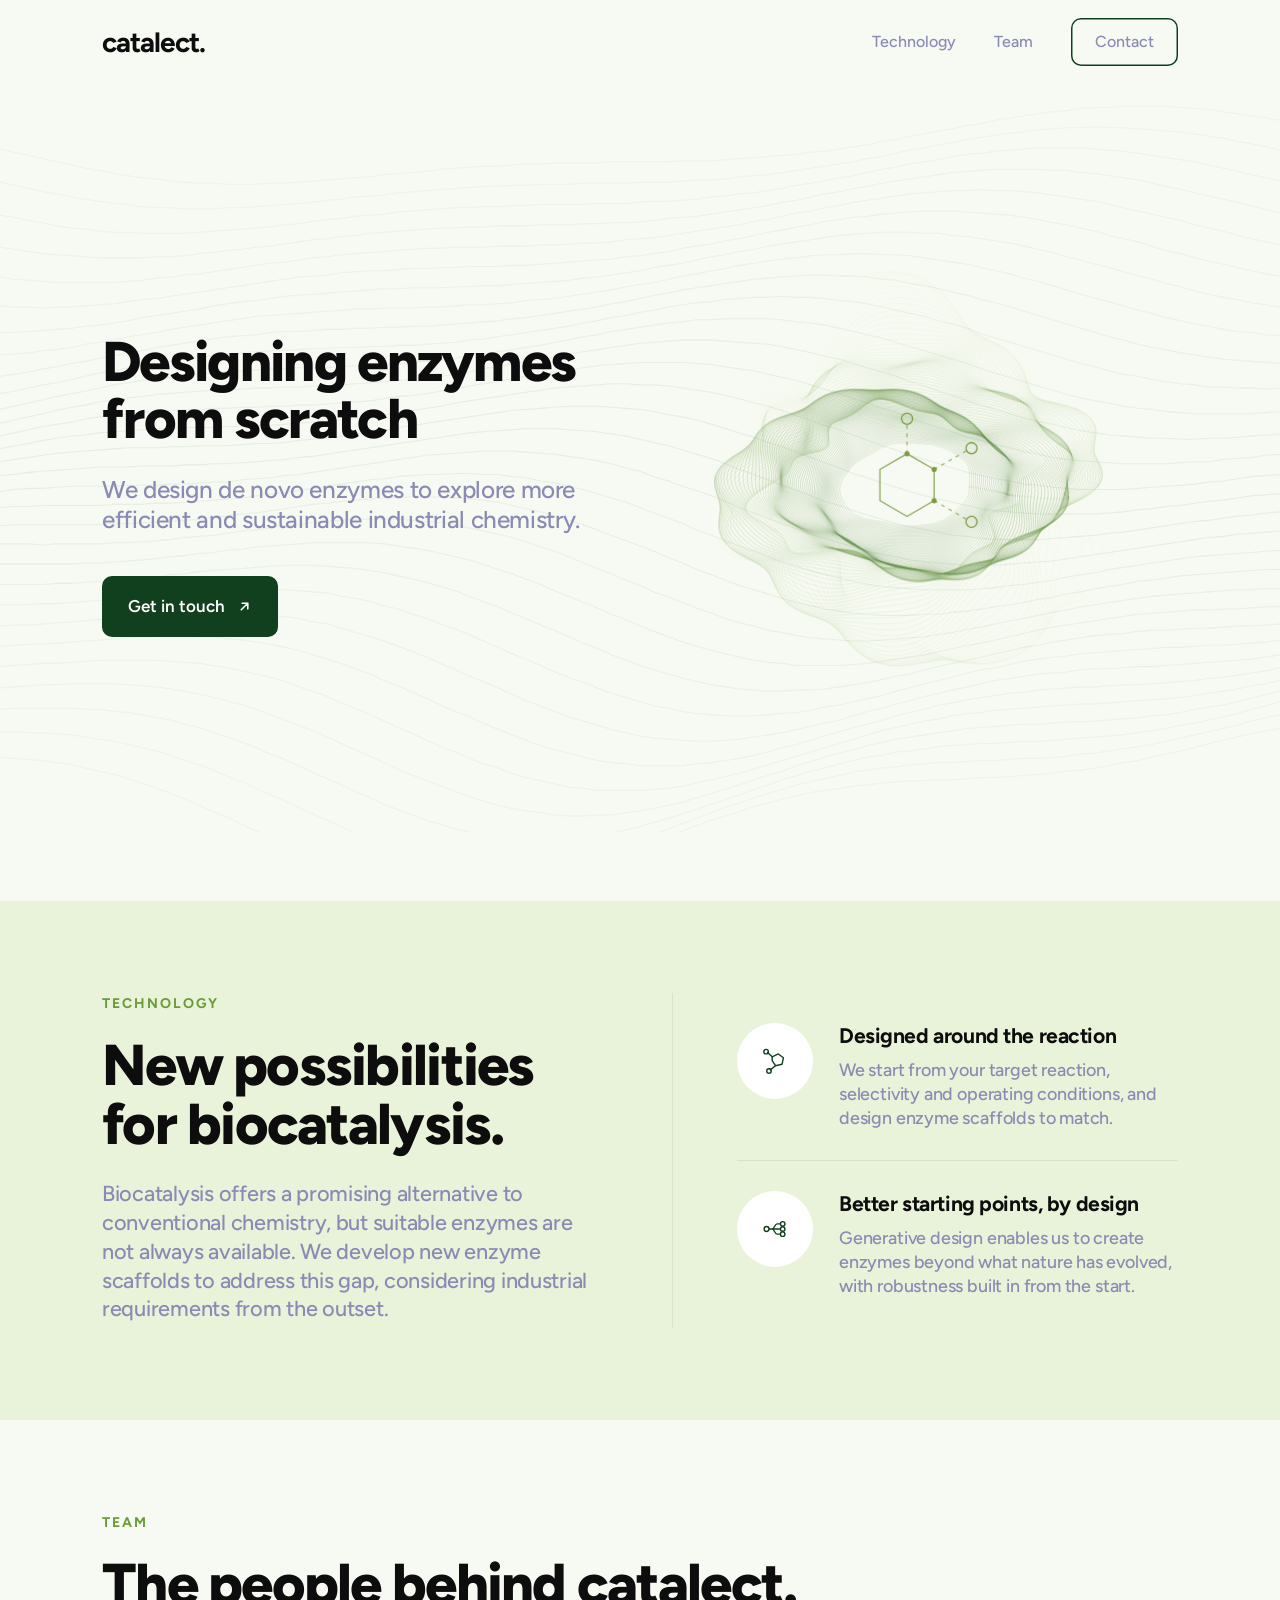
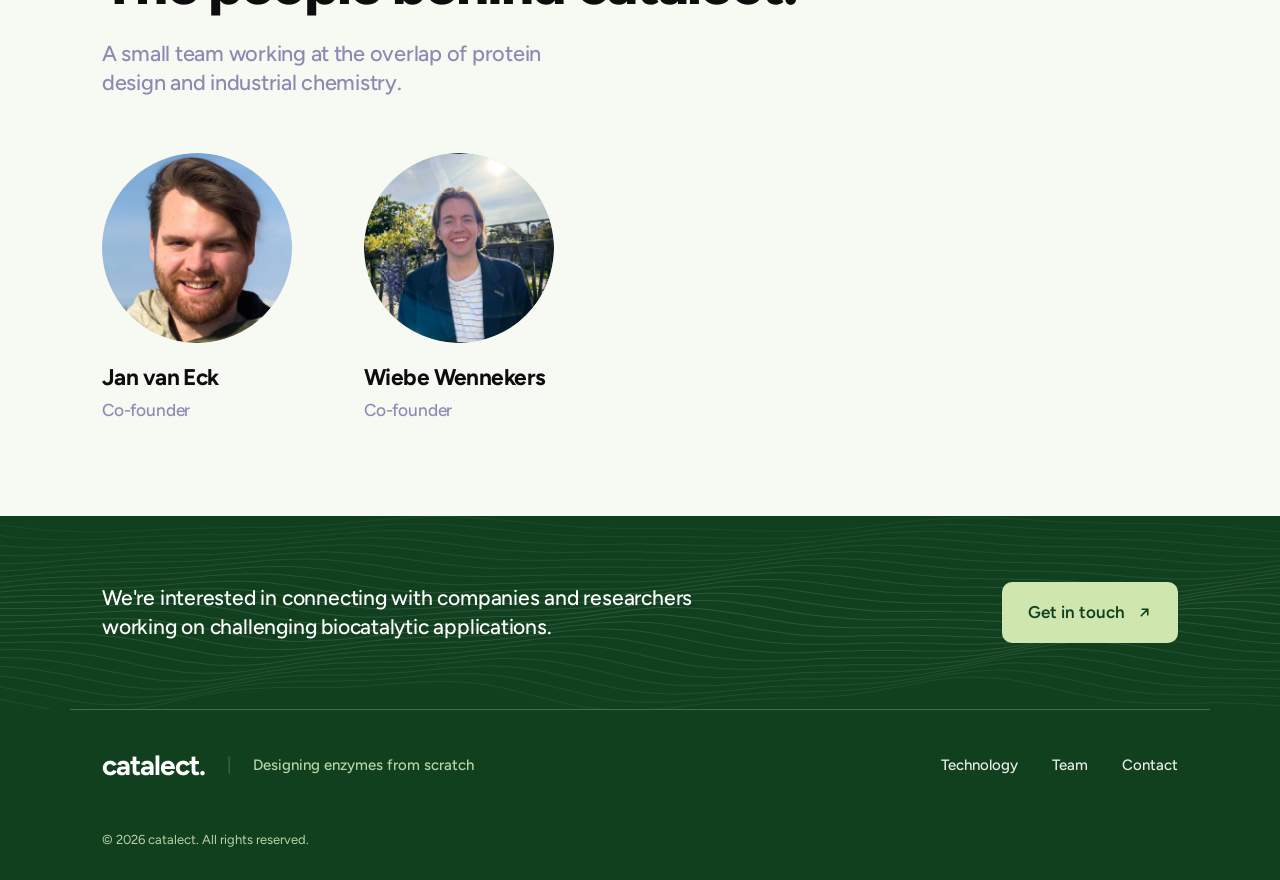
==== commit cf71cfe4: "Set the desktop artwork to 1.1:1, and fit it tighter The twist allowance assumed a single point coul" ====
--- a/index.html
+++ b/index.html
@@ -4,10 +4,10 @@
   <meta charset="utf-8">
   <meta name="viewport" content="width=device-width, initial-scale=1">
   <title>catalect — Designing enzymes from scratch</title>
-  <meta name="description" content="We design de novo enzymes to explore more efficient industrial chemistry.">
+  <meta name="description" content="We design de novo enzymes to explore more efficient and sustainable industrial chemistry.">
   <link rel="icon" href="assets/img/favicon.svg" type="image/svg+xml">
   <meta property="og:title" content="catalect — Designing enzymes from scratch">
-  <meta property="og:description" content="We design de novo enzymes to explore more efficient industrial chemistry.">
+  <meta property="og:description" content="We design de novo enzymes to explore more efficient and sustainable industrial chemistry.">
   <meta property="og:type" content="website">
   <link rel="preconnect" href="https://fonts.googleapis.com">
   <link rel="preconnect" href="https://fonts.gstatic.com" crossorigin>
@@ -40,7 +40,7 @@
       <div class="container hero__inner">
         <div>
           <h1>Designing enzymes<br>from scratch</h1>
-          <p class="hero__sub">We design de novo enzymes to explore more efficient industrial chemistry.</p>
+          <p class="hero__sub">We design de novo enzymes to explore more efficient and sustainable industrial chemistry.</p>
           <p class="hero__cta">
             <a class="btn btn--primary" href="contact.html">
               Get in touch
--- a/assets/css/site.css
+++ b/assets/css/site.css
@@ -31,7 +31,16 @@
 *::before,
 *::after { box-sizing: border-box; }
 
-html { scroll-behavior: smooth; }
+html {
+  scroll-behavior: smooth;
+  /* No rubber-band past the ends: on a phone the bounce exposed the cream
+     page background below the dark footer, which read as empty space. */
+  overscroll-behavior-y: none;
+  /* Fallback for browsers that bounce anyway (iOS < 16): the body paints
+     over this, so it only shows in the overscroll zones — cream above the
+     page, footer green below it. */
+  background: linear-gradient(var(--cream) 0 50%, var(--green-900) 50% 100%);
+}
 
 body {
   margin: 0;
@@ -246,12 +255,12 @@
 .hero__art {
   position: relative;
   width: 100%;
-  aspect-ratio: 1 / 1;
+  aspect-ratio: 1.1 / 1;
   margin: 0 auto;
   /* Never taller than the room the hero has left, so a short window shrinks
      the artwork instead of pushing the block past the fold. */
-  max-width: calc(100vh - 256px);
-  max-width: calc(100svh - 256px);
+  max-width: calc((100vh - 232px) * 1.1);
+  max-width: calc((100svh - 232px) * 1.1);
 }
 
 .hero__art > canvas { display: block; width: 100%; height: 100%; }
@@ -261,7 +270,8 @@
   top: 50%;
   left: 50%;
   width: 34%;
-  height: 34%;
+  height: auto;
+  aspect-ratio: 1 / 1;
   transform: translate(-50%, -50%);
   /* Rises into the pocket once the field has drawn itself in, with the same
      motion the scroll reveals use. */
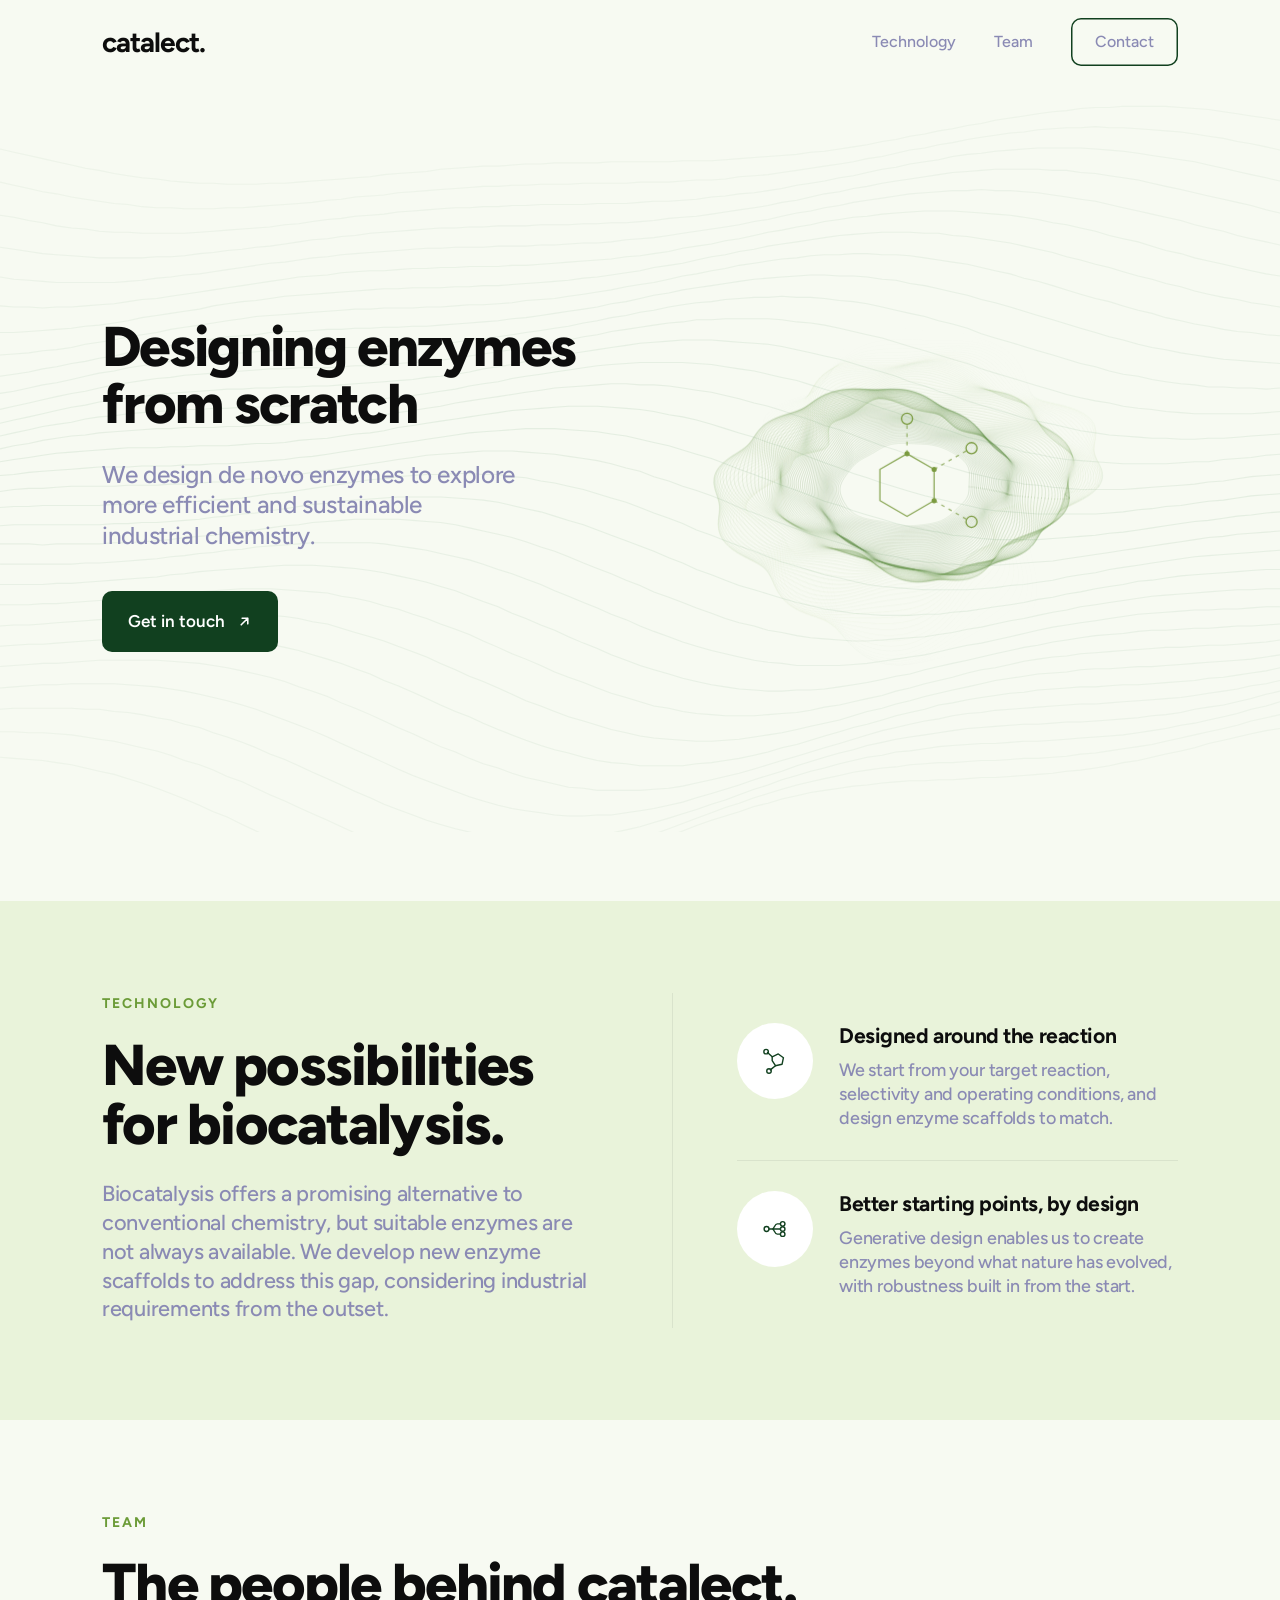
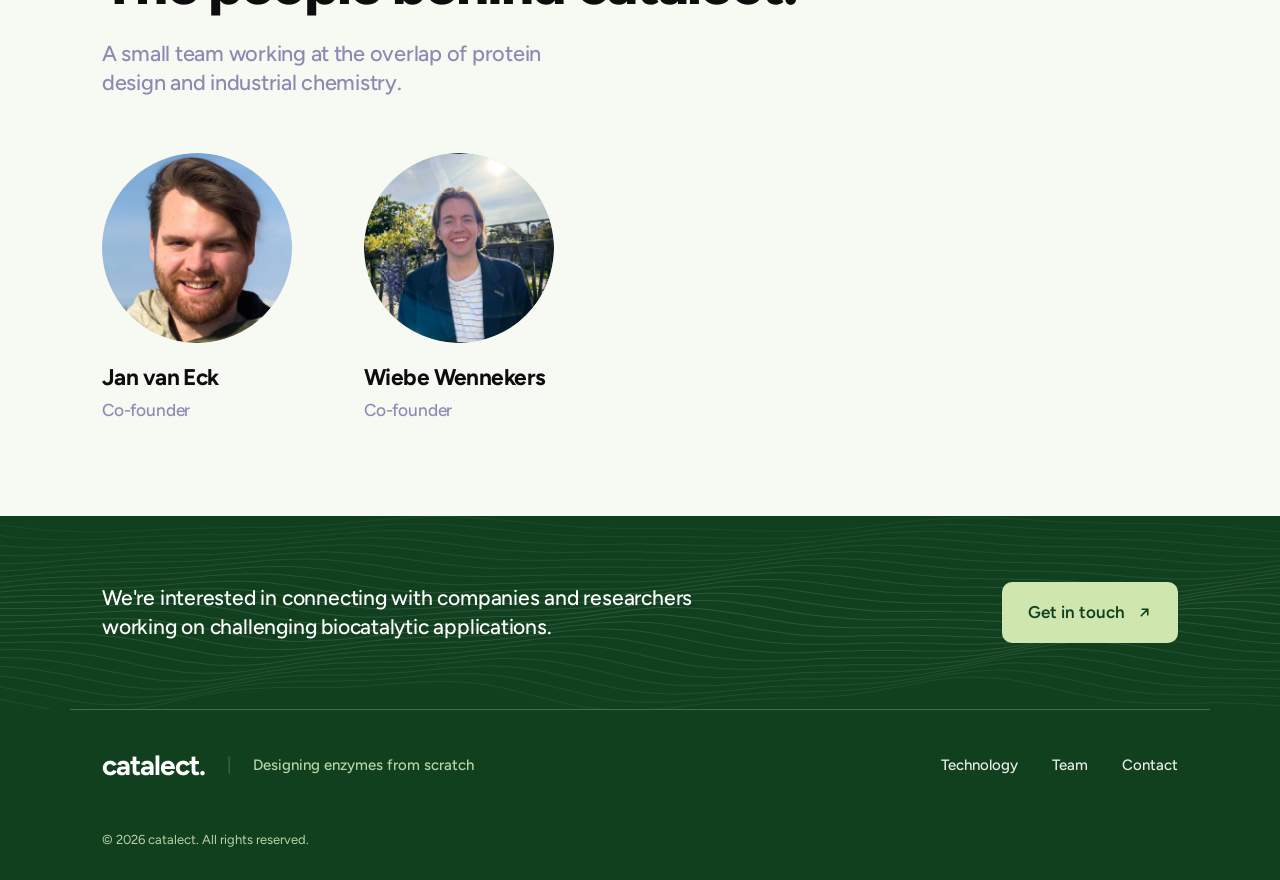
==== commit de1df256: "Break the hero line, and lift the phone hero - The supporting line breaks after "explore" and after " ====
--- a/index.html
+++ b/index.html
@@ -40,7 +40,7 @@
       <div class="container hero__inner">
         <div>
           <h1>Designing enzymes<br>from scratch</h1>
-          <p class="hero__sub">We design de novo enzymes to explore more efficient and sustainable industrial chemistry.</p>
+          <p class="hero__sub">We design de novo enzymes to explore<br>more efficient and sustainable<br>industrial chemistry.</p>
           <p class="hero__cta">
             <a class="btn btn--primary" href="contact.html">
               Get in touch
--- a/assets/css/site.css
+++ b/assets/css/site.css
@@ -790,8 +790,11 @@
 
   #technology { padding-bottom: 56px; }
 
-  /* Flatter artwork on a phone, so the headline and button sit higher. */
-  .hero__art { max-width: 340px; aspect-ratio: 1.25 / 1; }
+  /* Flatter and smaller artwork on a phone, so the headline and button sit
+     higher up the screen. */
+  .hero__art { max-width: 296px; aspect-ratio: 1.25 / 1; }
+
+  .hero__molecule { width: 29%; }
 
   .team-member { max-width: none; flex: 1 1 0; min-width: 0; }
 
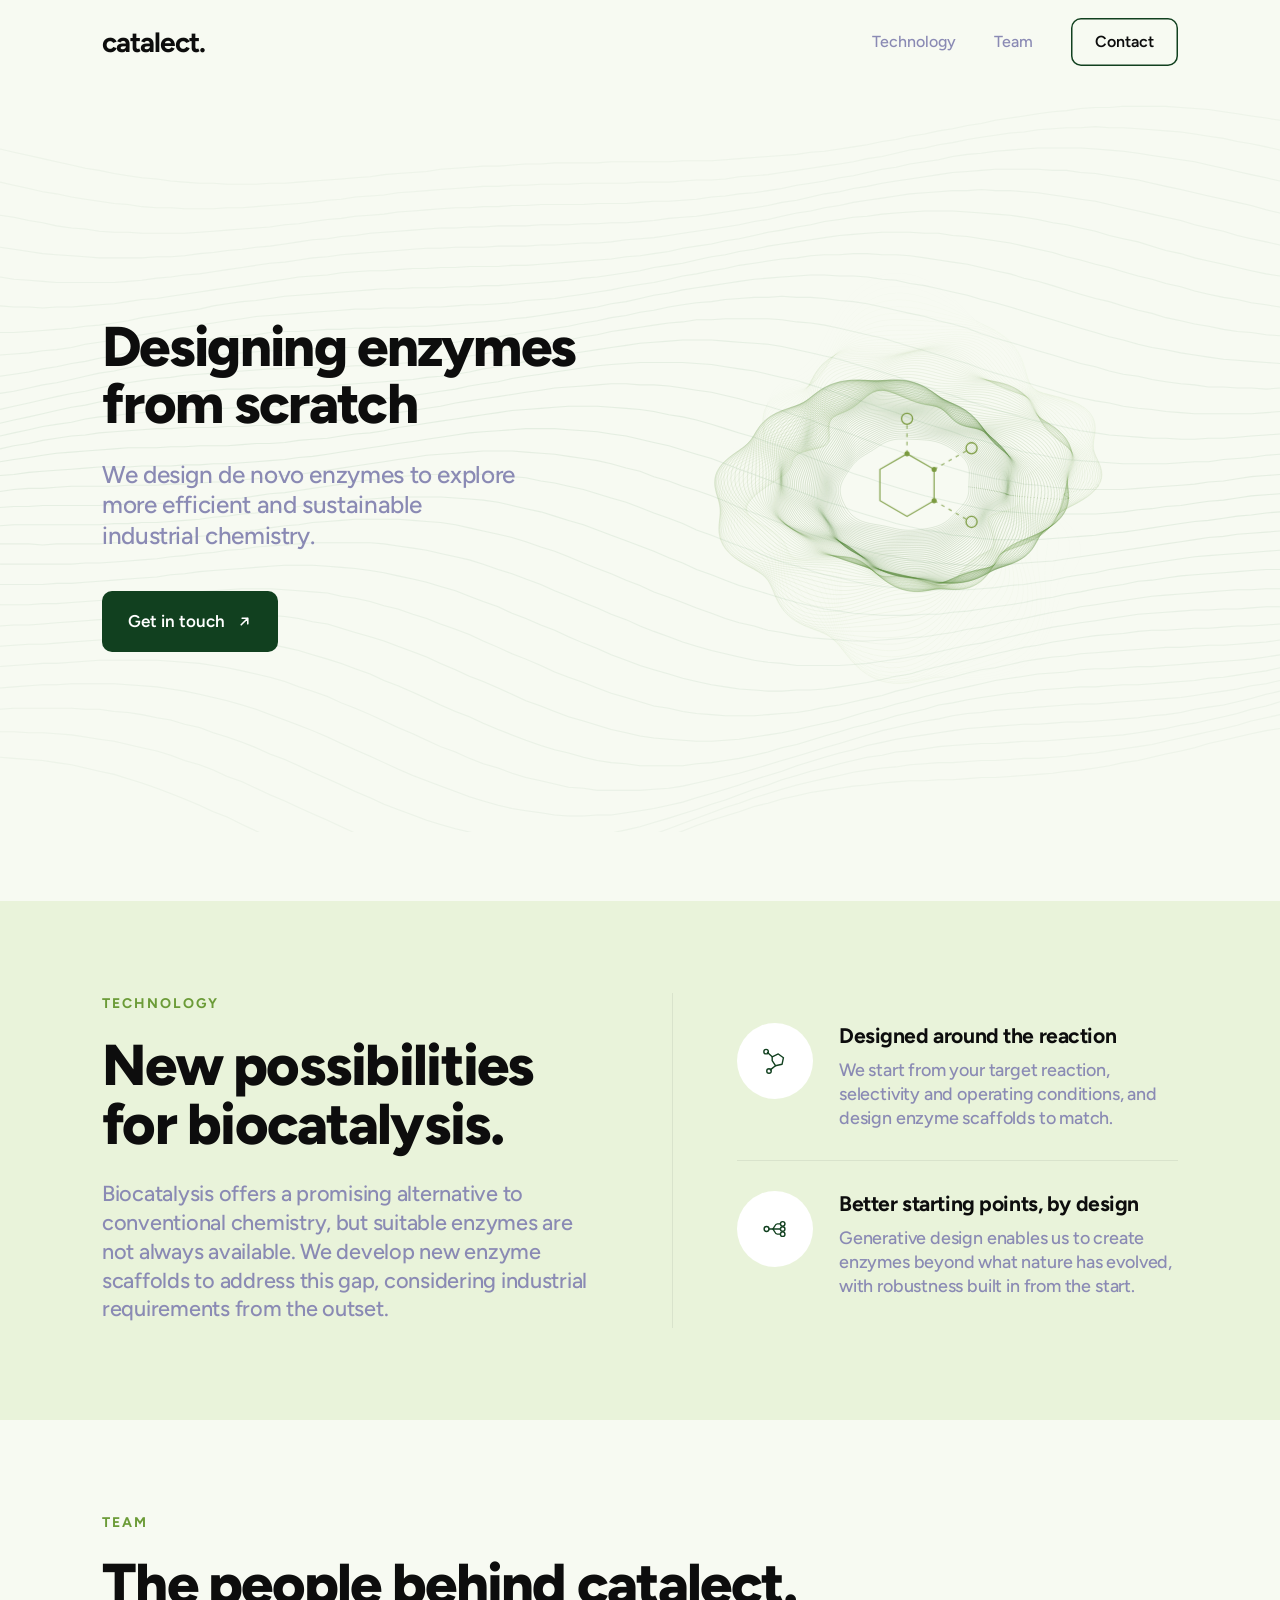
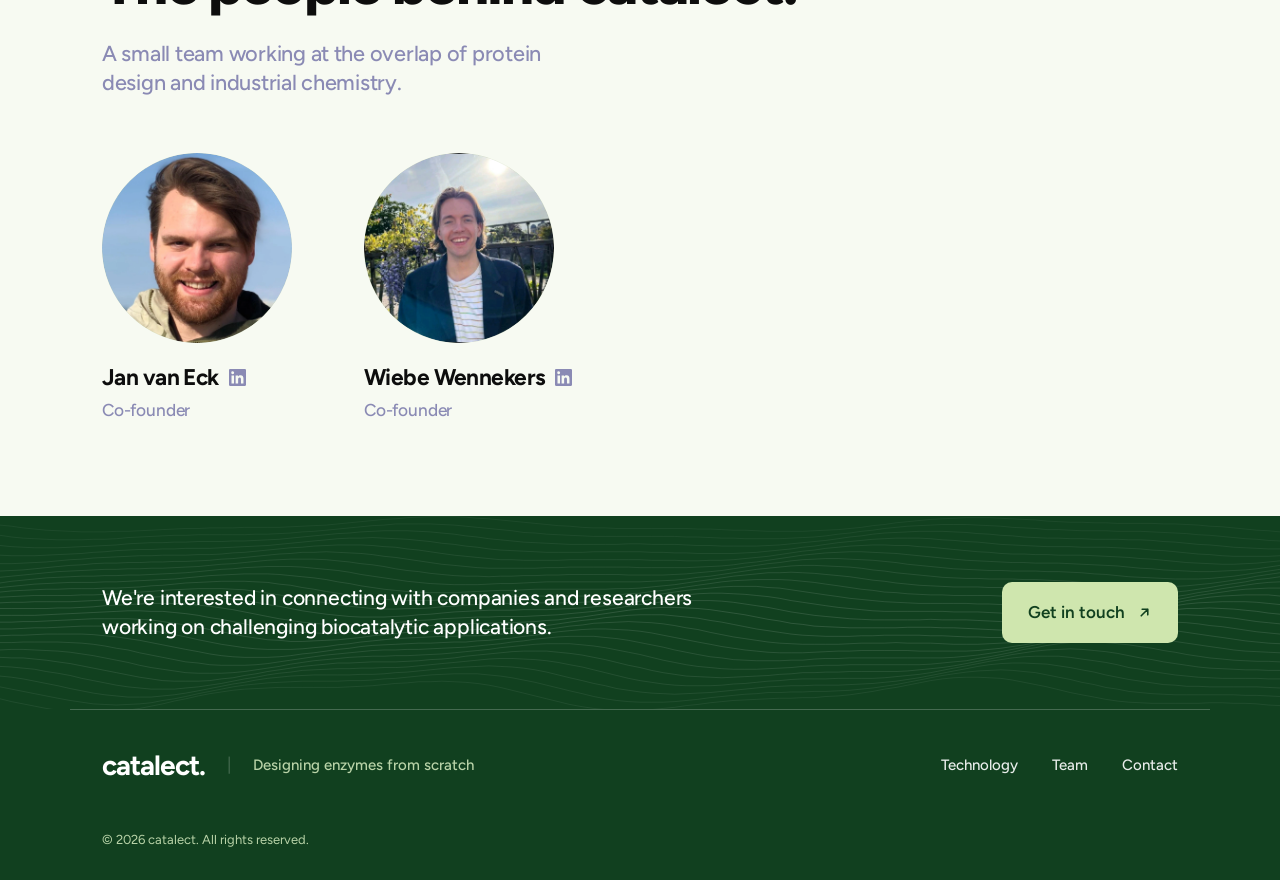
==== commit 50b6a946: "Square the enzyme, and link the team to LinkedIn The square box had its own fit, which let the figur" ====
--- a/index.html
+++ b/index.html
@@ -124,7 +124,9 @@
           <article class="team-member reveal">
             <img src="assets/img/team-jan-van-eck.webp" alt="Jan van Eck" width="800" height="800" loading="lazy" decoding="async">
             <div>
-              <h3>Jan van Eck</h3>
+              <h3>Jan van Eck
+                <a class="social" href="https://www.linkedin.com/in/janveck/" target="_blank" rel="noopener noreferrer" aria-label="Jan van Eck on LinkedIn"><svg viewBox="0 0 24 24" fill="currentColor" aria-hidden="true"><path d="M20.45 20.45h-3.56v-5.57c0-1.33-.03-3.04-1.85-3.04-1.86 0-2.14 1.45-2.14 2.94v5.67H9.35V9h3.41v1.56h.05c.47-.9 1.63-1.85 3.35-1.85 3.59 0 4.26 2.36 4.26 5.44v6.3zM5.34 7.43a2.07 2.07 0 1 1 0-4.13 2.07 2.07 0 0 1 0 4.13zm1.78 13.02H3.55V9h3.57v11.45zM22.22 0H1.77C.79 0 0 .77 0 1.73v20.54C0 23.23.79 24 1.77 24h20.45c.98 0 1.78-.77 1.78-1.73V1.73C24 .77 23.2 0 22.22 0z"/></svg></a>
+              </h3>
               <p>Co-founder</p>
             </div>
           </article>
@@ -132,7 +134,9 @@
           <article class="team-member reveal">
             <img src="assets/img/team-wiebe-wennekers.webp" alt="Wiebe Wennekers" width="800" height="800" loading="lazy" decoding="async">
             <div>
-              <h3>Wiebe Wennekers</h3>
+              <h3>Wiebe Wennekers
+                <a class="social" href="https://www.linkedin.com/in/wiebe-wennekers/" target="_blank" rel="noopener noreferrer" aria-label="Wiebe Wennekers on LinkedIn"><svg viewBox="0 0 24 24" fill="currentColor" aria-hidden="true"><path d="M20.45 20.45h-3.56v-5.57c0-1.33-.03-3.04-1.85-3.04-1.86 0-2.14 1.45-2.14 2.94v5.67H9.35V9h3.41v1.56h.05c.47-.9 1.63-1.85 3.35-1.85 3.59 0 4.26 2.36 4.26 5.44v6.3zM5.34 7.43a2.07 2.07 0 1 1 0-4.13 2.07 2.07 0 0 1 0 4.13zm1.78 13.02H3.55V9h3.57v11.45zM22.22 0H1.77C.79 0 0 .77 0 1.73v20.54C0 23.23.79 24 1.77 24h20.45c.98 0 1.78-.77 1.78-1.73V1.73C24 .77 23.2 0 22.22 0z"/></svg></a>
+              </h3>
               <p>Co-founder</p>
             </div>
           </article>
--- a/assets/css/site.css
+++ b/assets/css/site.css
@@ -36,10 +36,9 @@
   /* No rubber-band past the ends: on a phone the bounce exposed the cream
      page background below the dark footer, which read as empty space. */
   overscroll-behavior-y: none;
-  /* Fallback for browsers that bounce anyway (iOS < 16): the body paints
-     over this, so it only shows in the overscroll zones — cream above the
-     page, footer green below it. */
-  background: linear-gradient(var(--cream) 0 50%, var(--green-900) 50% 100%);
+  /* The body paints the page itself, so this only shows where a browser
+     bounces past the ends. Footer green, so no white edge on a phone. */
+  background: var(--green-900);
 }
 
 body {
@@ -125,7 +124,7 @@
   gap: 38px;
 }
 
-.site-nav a {
+.site-nav a:not(.btn) {
   font-size: 16px;
   font-weight: 500;
   color: var(--muted);
@@ -133,8 +132,8 @@
   transition: color .18s ease;
 }
 
-.site-nav a:hover,
-.site-nav a[aria-current="page"] { color: var(--green-900); }
+.site-nav a:not(.btn):hover,
+.site-nav a:not(.btn)[aria-current="page"] { color: var(--green-900); }
 
 .btn {
   display: inline-flex;
@@ -255,12 +254,12 @@
 .hero__art {
   position: relative;
   width: 100%;
-  aspect-ratio: 1.1 / 1;
+  aspect-ratio: 1 / 1;
   margin: 0 auto;
   /* Never taller than the room the hero has left, so a short window shrinks
      the artwork instead of pushing the block past the fold. */
-  max-width: calc((100vh - 232px) * 1.1);
-  max-width: calc((100svh - 232px) * 1.1);
+  max-width: calc(100vh - 232px);
+  max-width: calc(100svh - 232px);
 }
 
 .hero__art > canvas { display: block; width: 100%; height: 100%; }
@@ -486,10 +485,27 @@
 }
 
 .team-member h3 {
+  display: flex;
+  align-items: center;
+  gap: 10px;
   font-size: 1.42rem;
   font-weight: 700;
   letter-spacing: -.025em;
   line-height: 1.1;
+}
+
+.social {
+  display: inline-flex;
+  flex: none;
+  color: var(--muted);
+  transition: color .18s ease;
+}
+
+.social:hover { color: var(--green-900); }
+
+.social svg {
+  width: 17px;
+  height: 17px;
 }
 
 .team-member p {
@@ -770,7 +786,7 @@
 
   .nav-open .site-nav { display: flex; }
 
-  .site-nav a {
+  .site-nav a:not(.btn) {
     padding: 16px 0;
     font-size: 18px;
     color: var(--ink);
@@ -784,7 +800,7 @@
     font-size: 17px;
   }
 
-  .team-grid { gap: 28px 32px; margin-top: 44px; flex-wrap: nowrap; }
+  .team-grid { gap: 28px 24px; margin-top: 44px; flex-wrap: nowrap; }
 
   .hero__inner { padding-bottom: 80px; }
 
@@ -800,7 +816,9 @@
 
   .team-member img { width: 118px; height: 118px; }
 
-  .team-member h3 { font-size: 1.08rem; }
+  .team-member h3 { gap: 6px; font-size: 1rem; }
+
+  .social svg { width: 14px; height: 14px; }
 
   .team-member p { margin-top: 6px; font-size: .98rem; }
 
